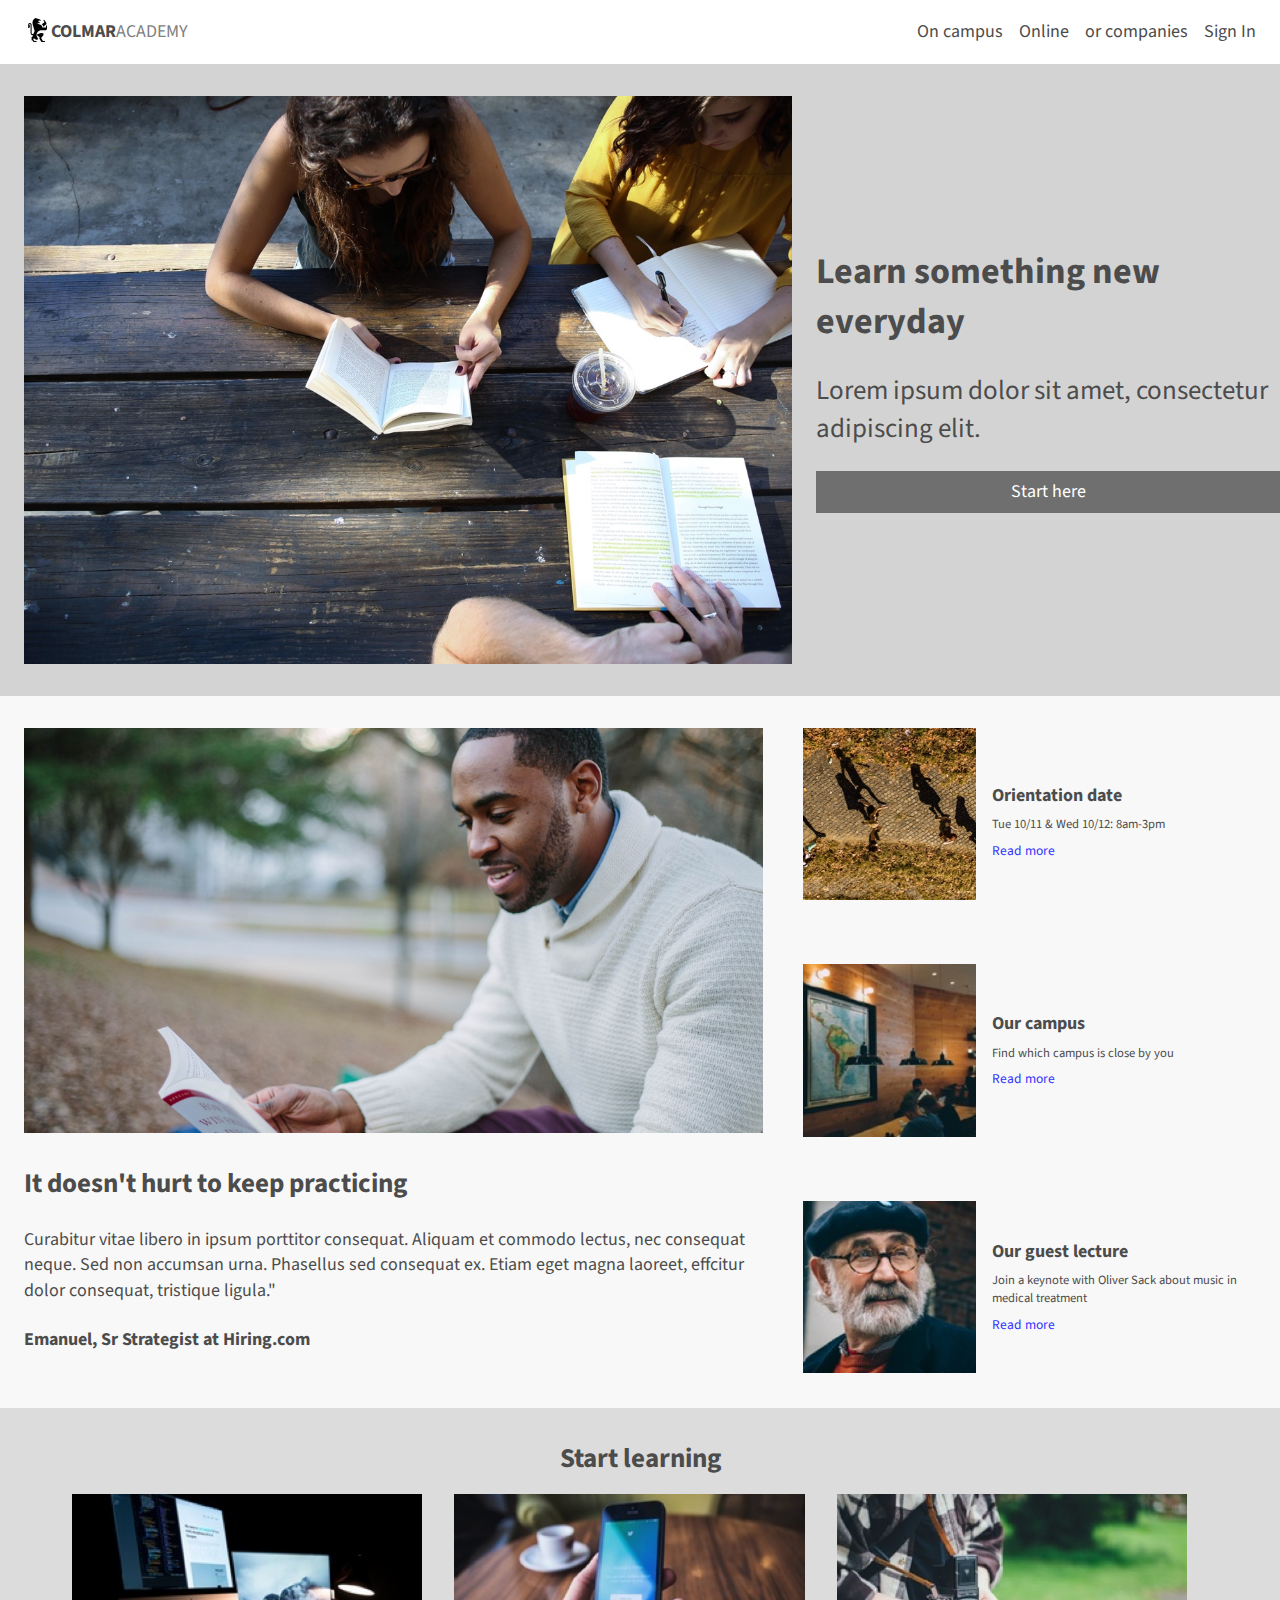
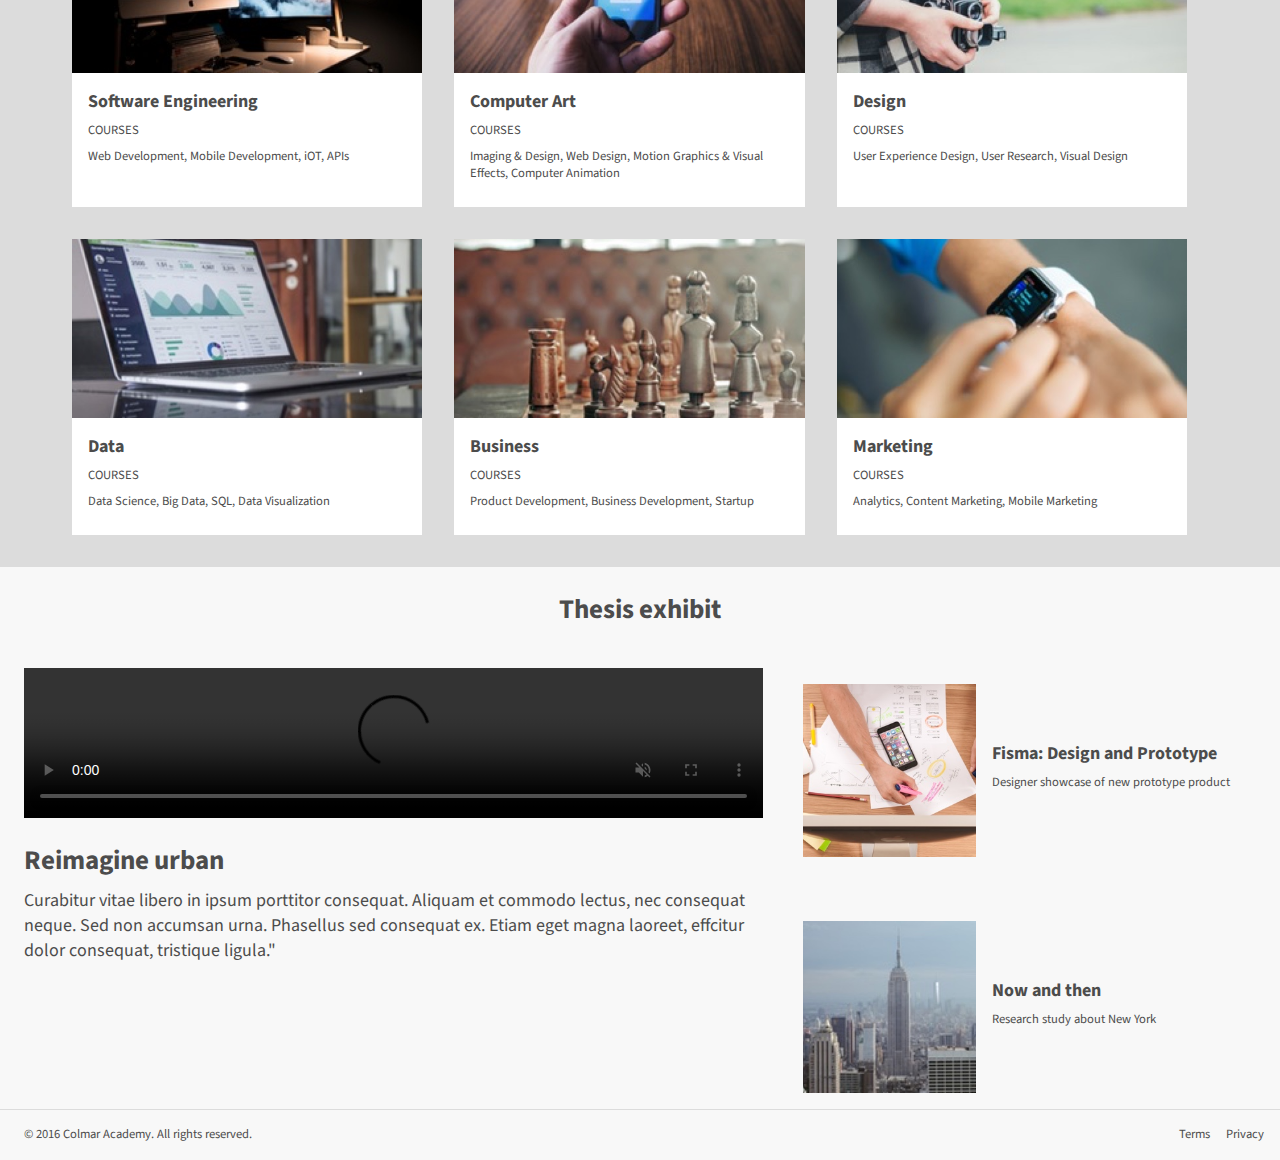
==== index.html @ fc40c71c "Add favicon" ====
<!DOCTYPE html>
<html lang="en">
<head>
	<title>Colmar Academy</title>
	<link rel="stylesheet" type="text/css" href="./resources/css/reset.css">
	<link rel="stylesheet" type="text/css" href="./resources/css/style.css">
	<link href="https://fonts.googleapis.com/css?family=Source+Sans+Pro:400,700" rel="stylesheet">
	<meta name="viewport" content="width=device-width, initial-scale=1.0">
	<link rel="icon" href="./resources/images/favicon.ico" type="image/x-icon">
</head>
<body>

	<!-- HEADER SECTION -->

	<header>
		<img src="./resources/images/ic-logo.svg" alt="colmar academy logo">
		<span class="logo text1">COLMAR</span><span class="logo text2">ACADEMY</span>
		<nav>
			<span class="menu">On campus</span>
			<span class="menu">Online</span>
			<span class="menu">or companies</span>
			<span class="menu signin">Sign In</span>
			<span class="menu mobile">
				<img src="./resources/images/ic-on-campus.svg" alt="on campus mobile icon">
				<img src="./resources/images/ic-online.svg" alt="screen mobile icon">
				<img src="./resources/images/ic-login.svg" alt="login mobile icon">
			</span>
		</nav>
	</header>

	<!-- TOP BANNER SECTION -->

	<div class="banner">
		<img src="./resources/images/banner.jpg" alt="banner showing students reading books">
		<div class="banner content">
			<h1>Learn something new everyday</h1>
			<h2>Lorem ipsum dolor sit amet, consectetur adipiscing elit.</h2>
			<span class="button">Start here</span>
		</div>
	</div>

	<!-- Information Section -->

	<div class="shared container">
		<div class="shared main one">
			<img src="./resources/images/information-main.jpg" alt="man reading book">
			<h2>It doesn't hurt to keep practicing</h2>
			<h4>Curabitur vitae libero in ipsum porttitor consequat. Aliquam et commodo lectus, nec consequat neque. Sed non accumsan urna. Phasellus sed consequat ex. Etiam eget magna laoreet, effcitur dolor consequat, tristique ligula."</h4>
			<h4 class="source">Emanuel, Sr Strategist at Hiring.com</h4>
		</div>
		<div class="shared sub one">
			<div class="shared sub container">
				<img src="./resources/images/information-orientation.jpg" style="padding-top: 0px;" alt="students walking on campus">
					<div class="shared sub container text">
						<h4>Orientation date</h4>
						<h5>Tue 10/11 & Wed 10/12: 8am-3pm</h5>
						<span class="link">Read more</span>
					</div>
			</div>
			<div class="shared sub container">
				<img src="./resources/images/information-campus.jpg" alt="students studying on campus">
					<div class="shared sub container text">
						<h4>Our campus</h4>
						<h5>Find which campus is close by you</h5>
						<span class="link">Read more</span>
					</div>
			</div>
			<div class="shared sub container">
				<img src="./resources/images/information-guest-lecture.jpg" alt="guest lecture speaker">
					<div class="shared sub container text">
						<h4>Our guest lecture</h4>
						<h5>Join a keynote with Oliver Sack about music in medical treatment</h5>
						<span class="link" id="last1">Read more</span>
					</div>
			</div>	
		</div>
	</div>

	<!-- Courses Section -->

	<div class="courses">
		<h2>Start learning</h2>
		<div class="courses container">
			<div class="courses topics">
				<img src="./resources/images/course-software.jpg" alt="computer screen">
				<div class="courses content">
					<h4 class="title">Software Engineering</h4>
					<h5 class="subtitle">COURSES</h5>
					<h5 class="options">Web Development, Mobile Development, iOT, APIs</h5>
				</div>
			</div>
			<div class="courses topics">
				<img src="./resources/images/course-computer-art.jpg" alt="hand holding mobile phone">
				<div class="courses content">
					<h4 class="title">Computer Art</h4>
					<h5 class="subtitle">COURSES</h5>
					<h5 class="options">Imaging & Design, Web Design, Motion Graphics & Visual Effects, Computer Animation</h5>
				</div>
			</div>
			<div class="courses topics">
				<img src="./resources/images/course-design.jpg" alt="person holding camers">
				<div class="courses content">
					<h4 class="title">Design</h4>
					<h5 class="subtitle">COURSES</h5>
					<h5 class="options">User Experience Design, User Research, Visual Design</h5>
				</div>
			</div>
			<div class="courses topics">
				<img src="./resources/images/course-data.jpg" alt="computer with graphics on it">
				<div class="courses content">
					<h4 class="title">Data</h4>
					<h5 class="subtitle">COURSES</h5>
					<h5 class="options">Data Science, Big Data, SQL, Data Visualization</h5>
				</div>
			</div>
			<div class="courses topics">
				<img src="./resources/images/course-business.jpg" alt="chess board">
				<div class="courses content">
					<h4 class="title">Business</h4>
					<h5 class="subtitle">COURSES</h5>
					<h5 class="options">Product Development, Business Development, Startup</h5>
				</div>
			</div>
			<div class="courses topics">
				<img src="./resources/images/course-marketing.jpg" alt="person scrolling on smart phone">
				<div class="courses content">
					<h4 class="title" id="last2">Marketing</h4>
					<h5 class="subtitle">COURSES</h5>
					<h5 class="options">Analytics, Content Marketing, Mobile Marketing</h5>
				</div>
			</div>
		</div>
	</div>

	<!--Thesis Section -->

	<div class="thesis">
		<h2>Thesis exhibit</h2>
		<div class="shared container">
			<div class="shared main two">
				<video src="./resources/videos/thesis.mp4" controls autoplay muted loop>Your browser does not support the video tag</video>
				<h2>Reimagine urban</h2>
				<h4>Curabitur vitae libero in ipsum porttitor consequat. Aliquam et commodo lectus, nec consequat neque. Sed non accumsan urna. Phasellus sed consequat ex. Etiam eget magna laoreet, effcitur dolor consequat, tristique ligula."</h4>
			</div>
			<div class="shared sub two">
				<div class="shared sub container">
					<img src="./resources/images/thesis-fisma.jpg" alt="student writing notes">
						<div class="shared sub container text">
							<h4>Fisma: Design and Prototype</h4>
							<h5>Designer showcase of new prototype product</h5>
						</div>
				</div>
				<div class="shared sub container">
					<img src="./resources/images/thesis-now-and-then.jpg" alt="tower in New York and buildings">
						<div class="shared sub container text">
							<h4>Now and then</h4>
							<h5>Research study about New York</h5>
						</div>
				</div>
			</div>
		</div>
	</div>

	<!-- Footer Section -->

	<footer>
		<h5 class="copyright">&copy; 2016 Colmar Academy. All rights reserved.</h5>
		<div class="footer links">
			<h5 class="terms">Terms</h5>
			<h5>Privacy</h5>
		</div>
	</footer>
</body>
</html>
---- resources/css/style.css ----
/* UNIVERSAL */

html {
	font-size: 18px;
	color: #4c4c4c;
}

body {
	font-family: "Source Sans Pro", Arial, sans-serif;
	line-height: 1.4;
}

h1 {
	font-size: 2rem;
}

h2 {
	font-size: 1.5rem;
}

h5 {
	font-size: 0.7rem;
}

/* HEADER */

header {
	display: flex;
	align-items: center;
	width: 100%;
	height: 64px;
}

header img {
	padding-left: 24px;
}

header .logo.text1 {
	display: flex;
	align-items: center;
	height: 32px;
	font-weight: bold;
}

header .logo.text2 {
	display: flex;
	align-items: center;
	height: 32px;
	color: #808080;
}

nav {
	display: flex;
	justify-content: flex-end;
	width: 100%;
}

nav .menu {
	padding-right: 16px;
}

nav .menu.signin {
	padding-right: 24px;
}

nav .menu.mobile {
	display: none;
}

/* MOBILE MEDIA QUERY */
@media only screen and (min-width: 320px) and (max-width: 480px) {
	header .logo.text1 {
		display: none;
	}

	header .logo.text2 {
		display: none;
	}

	nav .menu {
		display: none;
	}

	nav .menu.mobile {
		display: flex;
		justify-content: space-around;
		width: 100%;
	}
}

/* TOP BANNER */

.banner {
	display: flex;
	background-color: #d3d3d3;
}

.banner img {
	width: 60%;
	height: 100%;
	padding: 32px 24px;
}

.banner.content {
	display: flex;
	flex-direction: column;
	justify-content: center;
}

.banner.content h1 {
	font-weight: bold;
	padding-bottom: 24px;
}

.banner.content h2 {
	padding-bottom: 24px;
}

.banner.content .button {
	width: 100%;
	color: #ffffff;
	background-color: #6f6f6f;
	text-align: center;
	padding-top: 8px;
	padding-bottom: 8px;
}

.banner.content .button:hover {
	background-color: #3636b3;
}

/* MOBILE MEDIA QUERY */
@media only screen and (min-width: 320px) and (max-width: 480px) {
	.banner {
		display: block;
	}

	.banner img {
		width: 100%;
		padding: 0;
	}

	.banner.content h1 {
		padding: 32px 16px;
	}

	.banner.content h2 {
		padding-left: 16px;
		padding-right: 16px;
		padding-bottom: 24px;
	}

	.banner.content .button {
		margin-bottom: 32px;
	}
}

/* INFORMATION SECTION */

.shared.container {
	display: flex;
	background-color: #f8f8f8;
}

.shared.main.one {
	display: flex;
	flex-direction: column;
	width: 60%;
	padding: 32px 24px;
}

.shared.main.one img {
	width: 100%;
}

.shared.main.one h2 {
	font-weight: bold;
	padding-top: 32px;
	padding-bottom: 24px;
}

.shared.main.one h2:hover {
	color: #3636b3;
}

.shared.main.one h4 {
	padding-bottom: 24px;
}

h4.source {
	font-weight: bold;
}

.shared.sub.one {
	display: flex;
	flex-direction: column;
	width: 40%;
}

.shared.sub.container {
	display: flex;
	flex-direction: row;
	width: 100%;
	padding-top: 32px;
}

.shared.sub.container.text {
	display: flex;
	flex-direction: column;
	justify-content: center;
	width: 65%;
	padding-top: 0px;
}

.shared.sub.container.text h4 {
	font-weight: bold;
}

.shared.sub.container.text h4:hover {
	color: #3636b3;
}
.shared.sub.container.text h5 {
	padding-top: 8px;
	padding-bottom: 8px;
}

.shared.sub.container.text .link {
	font-size: 0.75rem;
	color: #3232ff;
}

.shared.sub.container img {
	width: 35%;
	height: auto;
	align-self: center;
	padding: 16px 16px;
}


/* MOBILE MEDIA QUERY */
@media only screen and (min-width: 320px) and (max-width: 480px) {
	.shared.main.one {
		display: none;
	}

	.shared.sub.one {
		width: 100%;
		padding-top: 16px;
		padding-left: 16px;
		padding-right: 16px;
	}

	.shared.sub.container {
		display: flex;
		flex-direction: column;
		padding-top: 0px;
	}

	.shared.sub.container img {
		width: 100%;
		padding: 16px 16px;
	}

	.shared.sub.container.text h4 {
		padding-left: 16px;
	}

	.shared.sub.container.text h5 {
		padding-left: 16px;
	}

	.shared.sub.container.text .link {
		padding-left: 16px;
		padding-bottom: 48px;
	}

	span#last1.link {
		padding-bottom: 32px;
	}
}
/* COURSES */

.courses {
	background-color: #dcdcdc;
}

.courses h2 {
	text-align: center;
	font-weight: bold;
	padding-top: 32px;
	padding-bottom: 16px;
}

.courses.container {
	display: flex;
	flex-wrap: wrap;
	padding-left: 72px;
	padding-right: 40px;
}

.courses.topics {
	display: flex;
	flex-direction: column;
	padding-right: 32px;
	padding-bottom: 32px;
	width: 30%;
}

.courses.topics img {
	height: auto;
	max-width: 100%;
}

.courses.content {
	height: 50%;
	width: 100%;
	background-color: #ffffff;
}

h4.title {
	padding-top: 16px;
	padding-left: 16px;
	font-weight: bold;
}

h4.title:hover {
	color: #3636b3;
}

h5.subtitle {
	padding-top: 8px;
	padding-bottom: 8px;
	padding-left: 16px;
}

h5.options {
	padding-left: 16px;
	padding-bottom: 24px;
	padding-right: 16px;
}

/* MOBILE MEDIA QUERY */
@media only screen and (min-width: 320px) and (max-width: 480px) {
	.courses.container {
		padding-left: 40px;
		padding-bottom: 24px;
	}
	.courses.topics {
		width: 100%;
		padding-right: 0px;
		padding-bottom: 8px;
	}

	.courses.topics img {
		display: none;
	}

	h4.title {
		padding-top: 16px;
		padding-bottom: 24px;
		padding-left: 16px;
		background-color: #a9a9a9;
	}

	h5.subtitle {
		display: none;
	}

	h5.options {
		display: none;
	}
}

/* TABLET MEDIA QUERY */
@media only screen and (min-width: 768px) and (max-width: 1024px) {
	.courses.container {
		justify-content: center;
	}

	.courses.topics {
		display: block;
	}
}

/* THESIS */

.thesis {
	background-color: #f8f8f8;
}

.thesis h2 {
	font-weight: bold;
	text-align: center;
	padding-top: 24px;
	padding-bottom: 8px;
}

.shared.main.two {
	display: flex;
	flex-direction: column;
	width: 60%;
	padding: 32px 24px;
}

.shared.main video {
	width: 100%;
}

.shared.main.two h2 {
	text-align: left;
}

.shared.main.two h2:hover {
	color: #3636B3;
}

.shared.sub.two {
	display: flex;
	flex-direction: column;
	width: 40%;
}

/* MOBILE MEDIA QUERY */
@media only screen and (min-width: 320px) and (max-width: 480px) {
	.shared.main.two {
		width: 100%;
		padding: 8px 0 24px 0;
	}

	.shared.sub.two {
		display: none;
	}

	.shared.main.two h2 {
		display: none;
	}

	.shared.main.two h4 {
		display: none;
	}
}

/* FOOTER */

footer {
	display: flex;
	padding-top: 16px;
	padding-left: 24px;
	padding-bottom: 16px;
	background-color: #f8f8f8;
	border-top: 1px solid #dcdcdc;
}

h5.copyright {
	width: 50%;
}

.footer.links {
	display: flex;
	justify-content: flex-end;
	padding-right: 16px;
	width: 100%;
}

h5.terms {
	padding-right: 16px;
}

/* MOBILE MEDIA QUERY */
@media only screen and (min-width: 320px) and (max-width: 480px) {
	footer {
		padding-left: 0px;
	}

	h5.copyright {
		width: 100%;
		text-align: center;
	}

	.footer.links {
		display: none;
	}
}
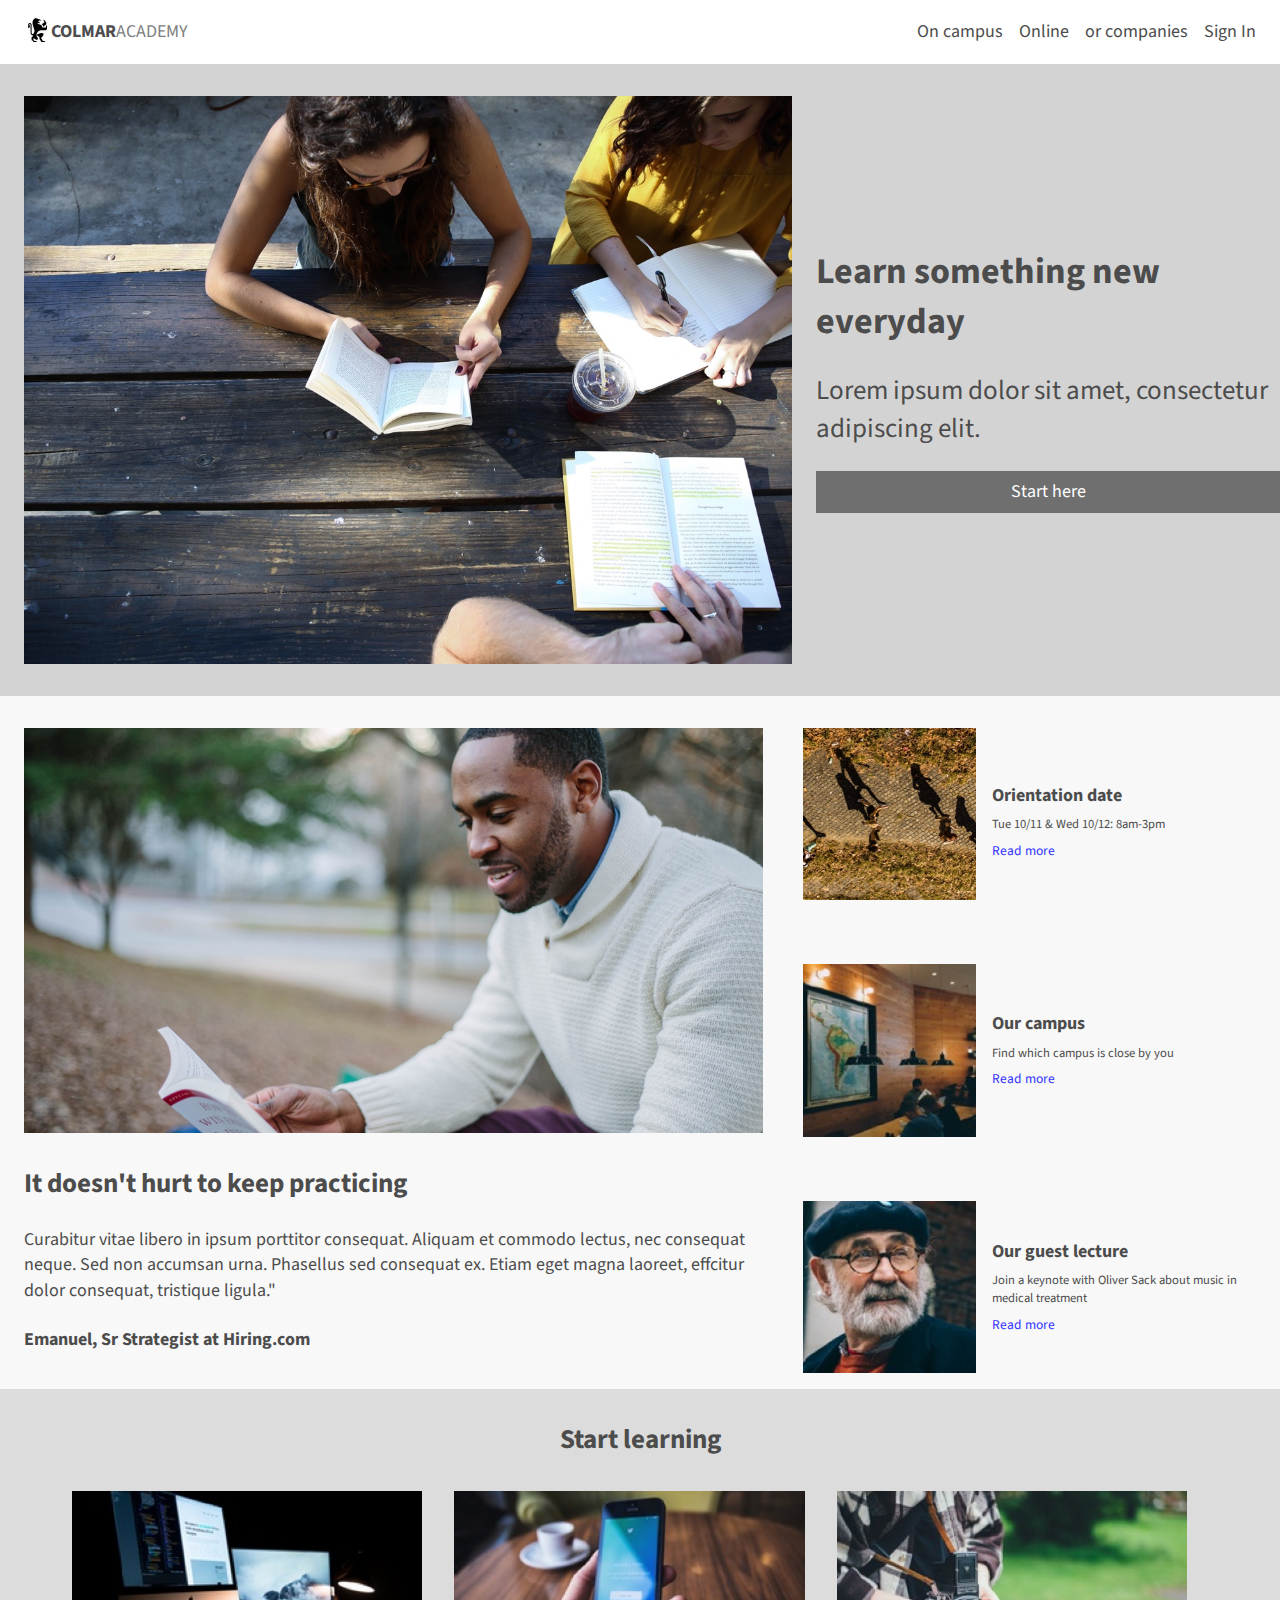
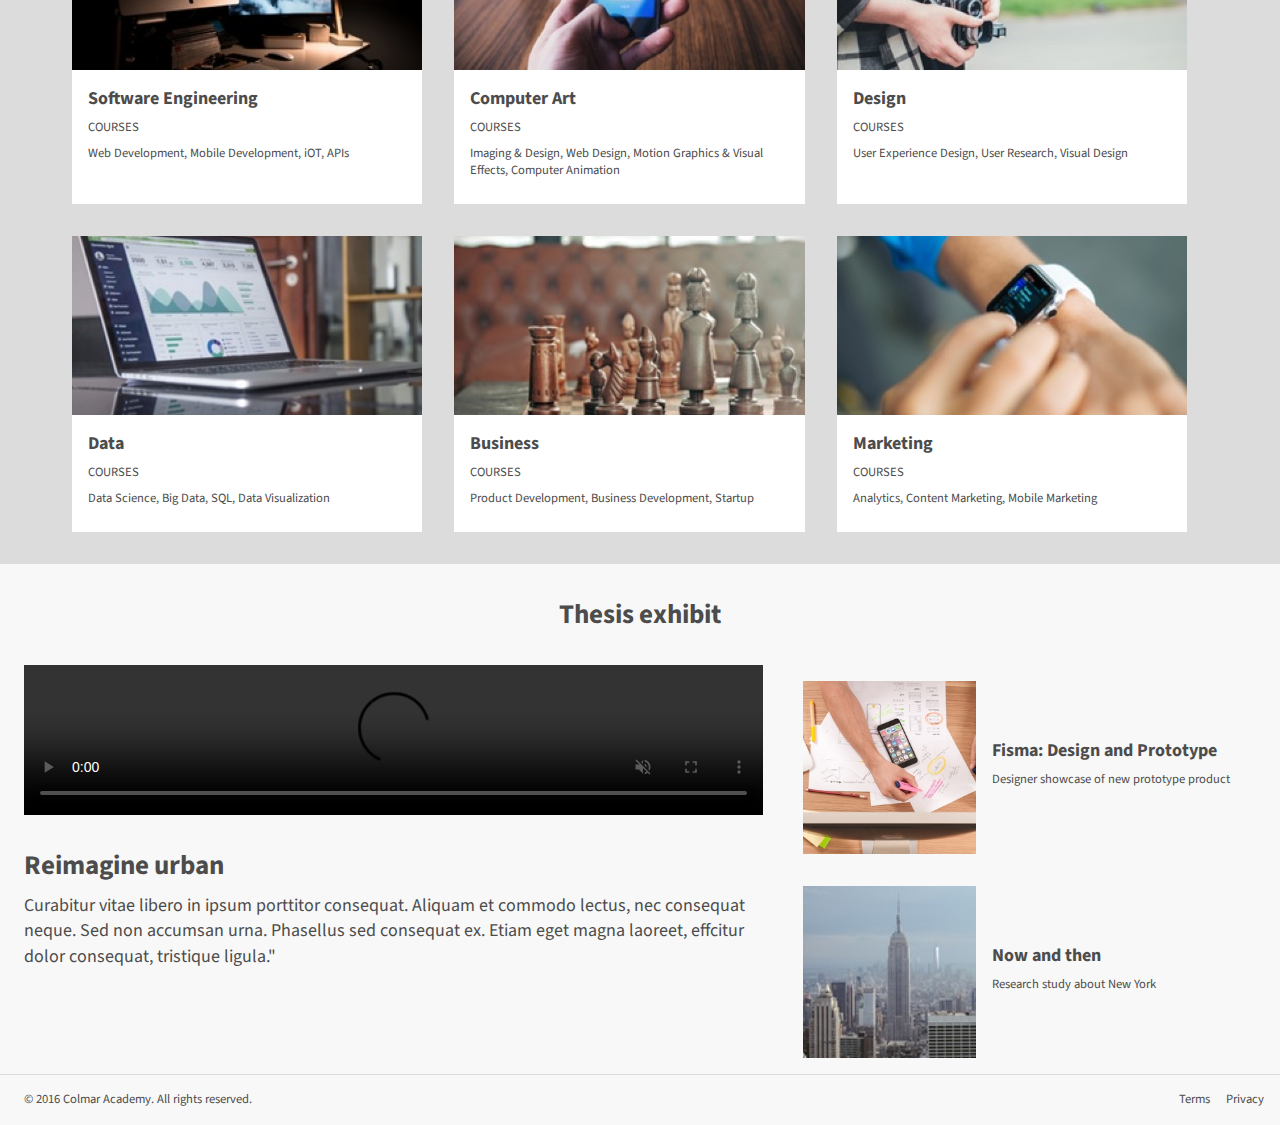
==== commit e8b80e25: "Update paddings in html and css" ====
--- a/index.html
+++ b/index.html
@@ -46,7 +46,7 @@
 			<img src="./resources/images/information-main.jpg" alt="man reading book">
 			<h2>It doesn't hurt to keep practicing</h2>
 			<h4>Curabitur vitae libero in ipsum porttitor consequat. Aliquam et commodo lectus, nec consequat neque. Sed non accumsan urna. Phasellus sed consequat ex. Etiam eget magna laoreet, effcitur dolor consequat, tristique ligula."</h4>
-			<h4 class="source">Emanuel, Sr Strategist at Hiring.com</h4>
+			<h4 class="source" style="padding-bottom: 0px;">Emanuel, Sr Strategist at Hiring.com</h4>
 		</div>
 		<div class="shared sub one">
 			<div class="shared sub container">
@@ -143,14 +143,14 @@
 				<h4>Curabitur vitae libero in ipsum porttitor consequat. Aliquam et commodo lectus, nec consequat neque. Sed non accumsan urna. Phasellus sed consequat ex. Etiam eget magna laoreet, effcitur dolor consequat, tristique ligula."</h4>
 			</div>
 			<div class="shared sub two">
-				<div class="shared sub container">
+				<div class="shared sub container" style="padding-top: 0px;">
 					<img src="./resources/images/thesis-fisma.jpg" alt="student writing notes">
 						<div class="shared sub container text">
 							<h4>Fisma: Design and Prototype</h4>
 							<h5>Designer showcase of new prototype product</h5>
 						</div>
 				</div>
-				<div class="shared sub container">
+				<div class="shared sub container" style="padding-top: 0px;">
 					<img src="./resources/images/thesis-now-and-then.jpg" alt="tower in New York and buildings">
 						<div class="shared sub container text">
 							<h4>Now and then</h4>
--- a/resources/css/style.css
+++ b/resources/css/style.css
@@ -67,7 +67,7 @@
 	display: none;
 }
 
-/* MOBILE MEDIA QUERY */
+/* MOBILE RESPONSIVNESS */
 @media only screen and (min-width: 320px) and (max-width: 480px) {
 	header .logo.text1 {
 		display: none;
@@ -129,7 +129,7 @@
 	background-color: #3636b3;
 }
 
-/* MOBILE MEDIA QUERY */
+/* MOBILE RESPONSIVNESS */
 @media only screen and (min-width: 320px) and (max-width: 480px) {
 	.banner {
 		display: block;
@@ -237,7 +237,7 @@
 }
 
 
-/* MOBILE MEDIA QUERY */
+/* MOBILE RESPONSIVNESS */
 @media only screen and (min-width: 320px) and (max-width: 480px) {
 	.shared.main.one {
 		display: none;
@@ -288,7 +288,7 @@
 	text-align: center;
 	font-weight: bold;
 	padding-top: 32px;
-	padding-bottom: 16px;
+	padding-bottom: 32px;
 }
 
 .courses.container {
@@ -339,12 +339,17 @@
 	padding-right: 16px;
 }
 
-/* MOBILE MEDIA QUERY */
-@media only screen and (min-width: 320px) and (max-width: 480px) {
+/* MOBILE RESPONSIVNESS */
+@media only screen and (min-width: 320px) and (max-width: 480px) {
+	.courses h2 {
+		padding-bottom: 16px;
+	}
+
 	.courses.container {
 		padding-left: 40px;
 		padding-bottom: 24px;
 	}
+
 	.courses.topics {
 		width: 100%;
 		padding-right: 0px;
@@ -371,7 +376,7 @@
 	}
 }
 
-/* TABLET MEDIA QUERY */
+/* TABLET RESPONSIVNESS */
 @media only screen and (min-width: 768px) and (max-width: 1024px) {
 	.courses.container {
 		justify-content: center;
@@ -391,15 +396,17 @@
 .thesis h2 {
 	font-weight: bold;
 	text-align: center;
-	padding-top: 24px;
-	padding-bottom: 8px;
+	padding-top: 32px;
+	padding-bottom: 32px;
 }
 
 .shared.main.two {
 	display: flex;
 	flex-direction: column;
 	width: 60%;
-	padding: 32px 24px;
+	padding-left: 24px;
+	padding-right: 24px;
+	padding-bottom: 32px;
 }
 
 .shared.main video {
@@ -408,6 +415,7 @@
 
 .shared.main.two h2 {
 	text-align: left;
+	padding-bottom: 8px;
 }
 
 .shared.main.two h2:hover {
@@ -420,8 +428,12 @@
 	width: 40%;
 }
 
-/* MOBILE MEDIA QUERY */
-@media only screen and (min-width: 320px) and (max-width: 480px) {
+/* MOBILE RESPONSIVNESS */
+@media only screen and (min-width: 320px) and (max-width: 480px) {
+	.thesis h2 {
+		padding-bottom: 8px;
+	}
+
 	.shared.main.two {
 		width: 100%;
 		padding: 8px 0 24px 0;
@@ -466,7 +478,7 @@
 	padding-right: 16px;
 }
 
-/* MOBILE MEDIA QUERY */
+/* MOBILE RESPONSIVNESS */
 @media only screen and (min-width: 320px) and (max-width: 480px) {
 	footer {
 		padding-left: 0px;
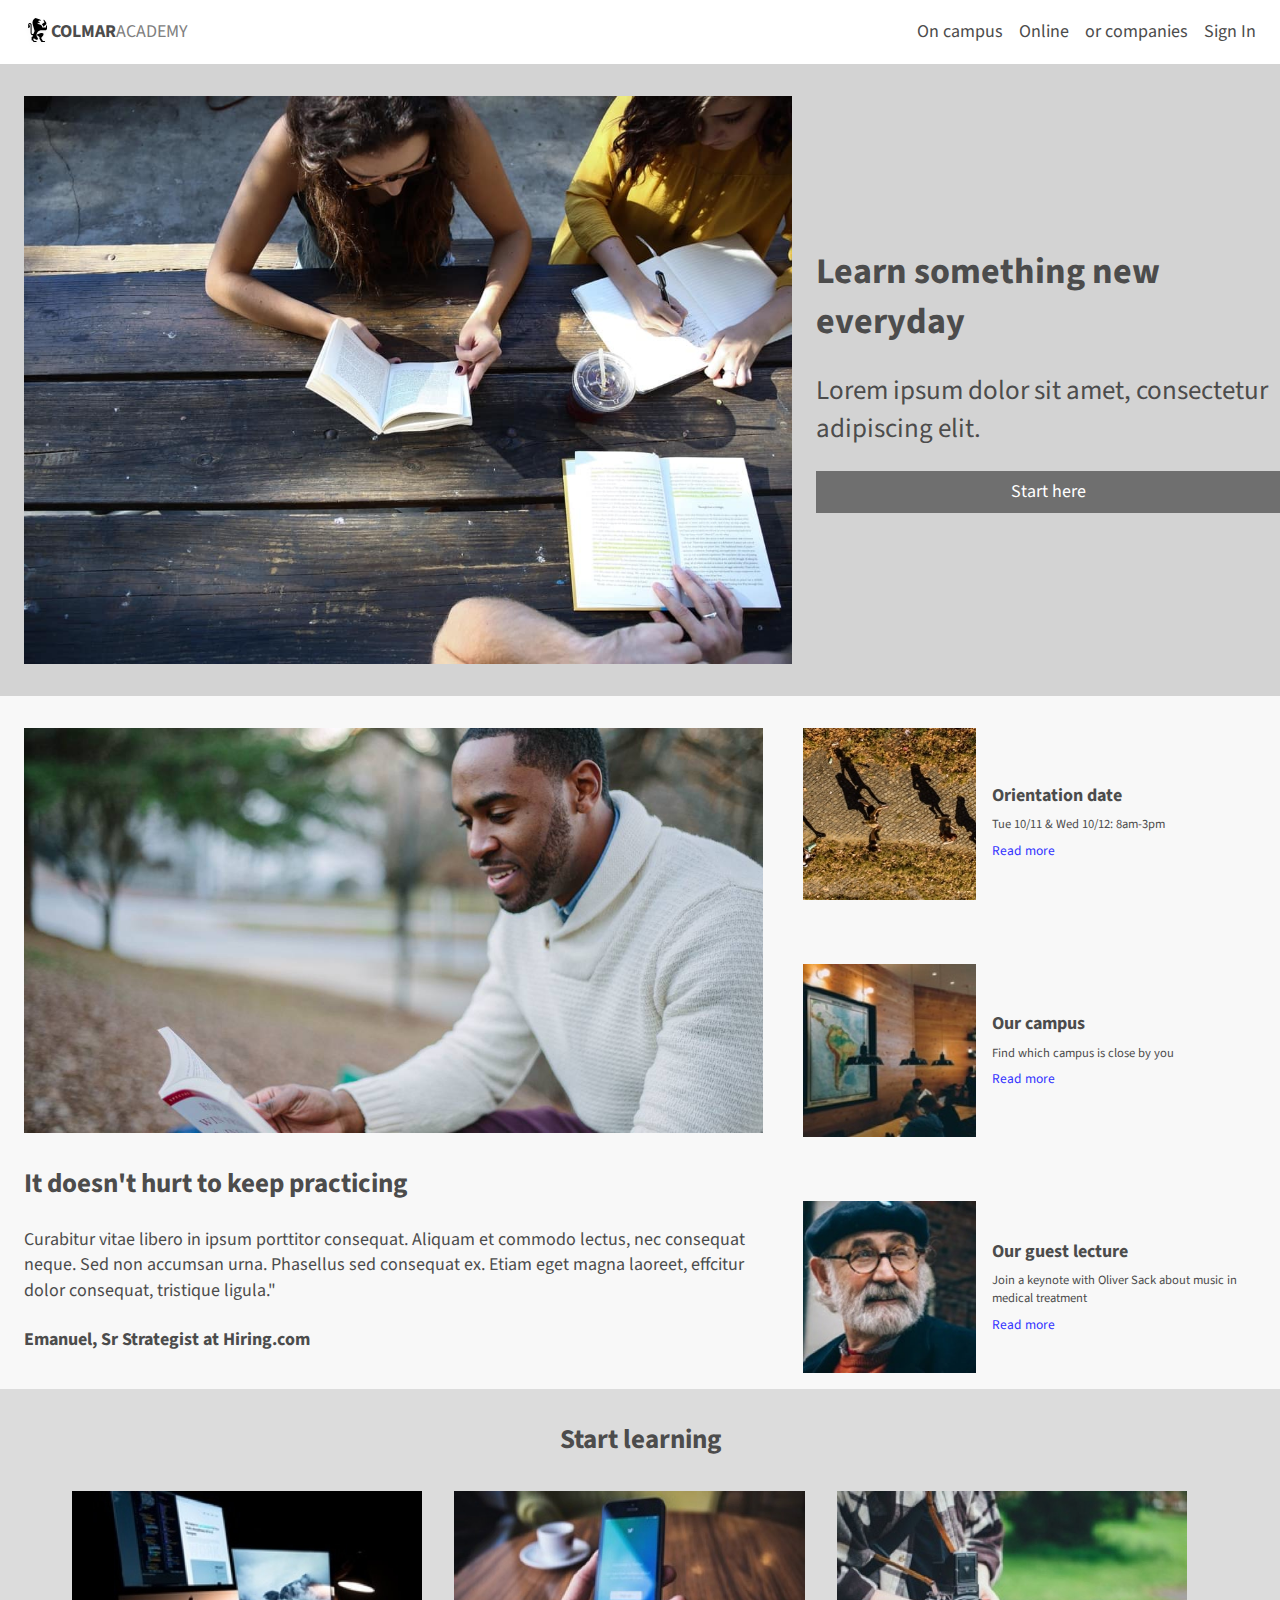
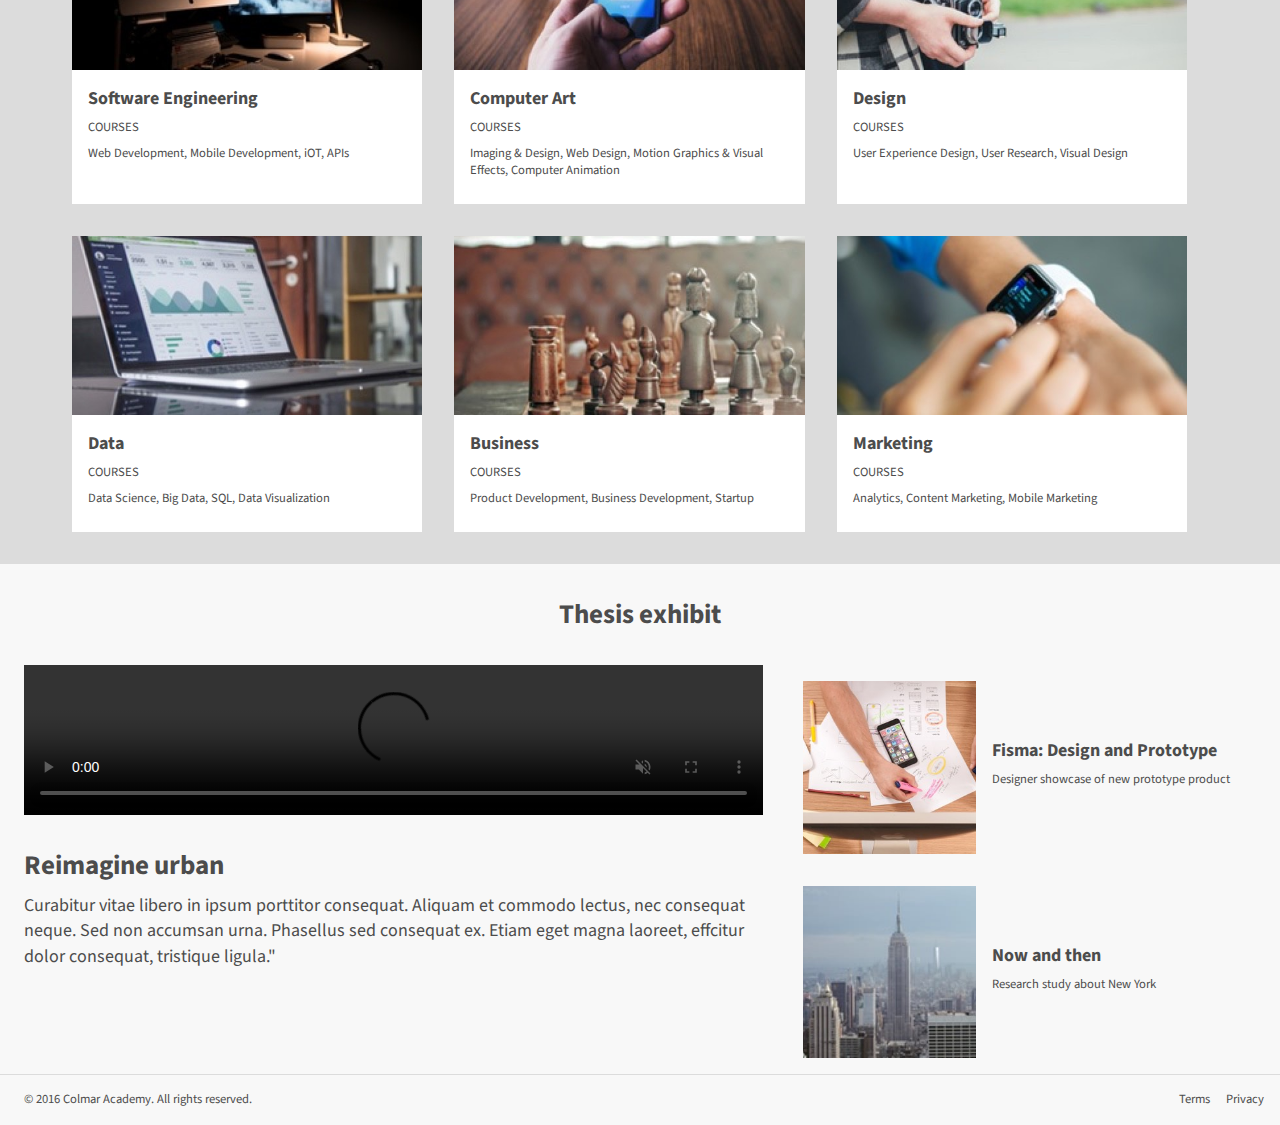
==== commit da01e59d: "Optimized images" ====
--- a/index.html
+++ b/index.html
@@ -31,7 +31,7 @@
 	<!-- TOP BANNER SECTION -->
 
 	<div class="banner">
-		<img src="./resources/images/banner.jpg" alt="banner showing students reading books">
+		<img src="./resources/images/optimized/banner.jpg" alt="banner showing students reading books">
 		<div class="banner content">
 			<h1>Learn something new everyday</h1>
 			<h2>Lorem ipsum dolor sit amet, consectetur adipiscing elit.</h2>
@@ -43,14 +43,14 @@
 
 	<div class="shared container">
 		<div class="shared main one">
-			<img src="./resources/images/information-main.jpg" alt="man reading book">
+			<img src="./resources/images/optimized/information-main.jpg" alt="man reading book">
 			<h2>It doesn't hurt to keep practicing</h2>
 			<h4>Curabitur vitae libero in ipsum porttitor consequat. Aliquam et commodo lectus, nec consequat neque. Sed non accumsan urna. Phasellus sed consequat ex. Etiam eget magna laoreet, effcitur dolor consequat, tristique ligula."</h4>
 			<h4 class="source" style="padding-bottom: 0px;">Emanuel, Sr Strategist at Hiring.com</h4>
 		</div>
 		<div class="shared sub one">
 			<div class="shared sub container">
-				<img src="./resources/images/information-orientation.jpg" style="padding-top: 0px;" alt="students walking on campus">
+				<img src="./resources/images/optimized/information-orientation.jpg" style="padding-top: 0px;" alt="students walking on campus">
 					<div class="shared sub container text">
 						<h4>Orientation date</h4>
 						<h5>Tue 10/11 & Wed 10/12: 8am-3pm</h5>
@@ -58,7 +58,7 @@
 					</div>
 			</div>
 			<div class="shared sub container">
-				<img src="./resources/images/information-campus.jpg" alt="students studying on campus">
+				<img src="./resources/images/optimized/information-campus.jpg" alt="students studying on campus">
 					<div class="shared sub container text">
 						<h4>Our campus</h4>
 						<h5>Find which campus is close by you</h5>
@@ -66,7 +66,7 @@
 					</div>
 			</div>
 			<div class="shared sub container">
-				<img src="./resources/images/information-guest-lecture.jpg" alt="guest lecture speaker">
+				<img src="./resources/images/optimized/information-guest-lecture.jpg" alt="guest lecture speaker">
 					<div class="shared sub container text">
 						<h4>Our guest lecture</h4>
 						<h5>Join a keynote with Oliver Sack about music in medical treatment</h5>
@@ -82,7 +82,7 @@
 		<h2>Start learning</h2>
 		<div class="courses container">
 			<div class="courses topics">
-				<img src="./resources/images/course-software.jpg" alt="computer screen">
+				<img src="./resources/images/optimized/course-software.jpg" alt="computer screen">
 				<div class="courses content">
 					<h4 class="title">Software Engineering</h4>
 					<h5 class="subtitle">COURSES</h5>
@@ -90,7 +90,7 @@
 				</div>
 			</div>
 			<div class="courses topics">
-				<img src="./resources/images/course-computer-art.jpg" alt="hand holding mobile phone">
+				<img src="./resources/images/optimized/course-computer-art.jpg" alt="hand holding mobile phone">
 				<div class="courses content">
 					<h4 class="title">Computer Art</h4>
 					<h5 class="subtitle">COURSES</h5>
@@ -98,7 +98,7 @@
 				</div>
 			</div>
 			<div class="courses topics">
-				<img src="./resources/images/course-design.jpg" alt="person holding camers">
+				<img src="./resources/images/optimized/course-design.jpg" alt="person holding camers">
 				<div class="courses content">
 					<h4 class="title">Design</h4>
 					<h5 class="subtitle">COURSES</h5>
@@ -106,7 +106,7 @@
 				</div>
 			</div>
 			<div class="courses topics">
-				<img src="./resources/images/course-data.jpg" alt="computer with graphics on it">
+				<img src="./resources/images/optimized/course-data.jpg" alt="computer with graphics on it">
 				<div class="courses content">
 					<h4 class="title">Data</h4>
 					<h5 class="subtitle">COURSES</h5>
@@ -114,7 +114,7 @@
 				</div>
 			</div>
 			<div class="courses topics">
-				<img src="./resources/images/course-business.jpg" alt="chess board">
+				<img src="./resources/images/optimized/course-business.jpg" alt="chess board">
 				<div class="courses content">
 					<h4 class="title">Business</h4>
 					<h5 class="subtitle">COURSES</h5>
@@ -122,7 +122,7 @@
 				</div>
 			</div>
 			<div class="courses topics">
-				<img src="./resources/images/course-marketing.jpg" alt="person scrolling on smart phone">
+				<img src="./resources/images/optimized/course-marketing.jpg" alt="person scrolling on smart phone">
 				<div class="courses content">
 					<h4 class="title" id="last2">Marketing</h4>
 					<h5 class="subtitle">COURSES</h5>
@@ -144,14 +144,14 @@
 			</div>
 			<div class="shared sub two">
 				<div class="shared sub container" style="padding-top: 0px;">
-					<img src="./resources/images/thesis-fisma.jpg" alt="student writing notes">
+					<img src="./resources/images/optimized/thesis-fisma.jpg" alt="student writing notes">
 						<div class="shared sub container text">
 							<h4>Fisma: Design and Prototype</h4>
 							<h5>Designer showcase of new prototype product</h5>
 						</div>
 				</div>
 				<div class="shared sub container" style="padding-top: 0px;">
-					<img src="./resources/images/thesis-now-and-then.jpg" alt="tower in New York and buildings">
+					<img src="./resources/images/optimized/thesis-now-and-then.jpg" alt="tower in New York and buildings">
 						<div class="shared sub container text">
 							<h4>Now and then</h4>
 							<h5>Research study about New York</h5>
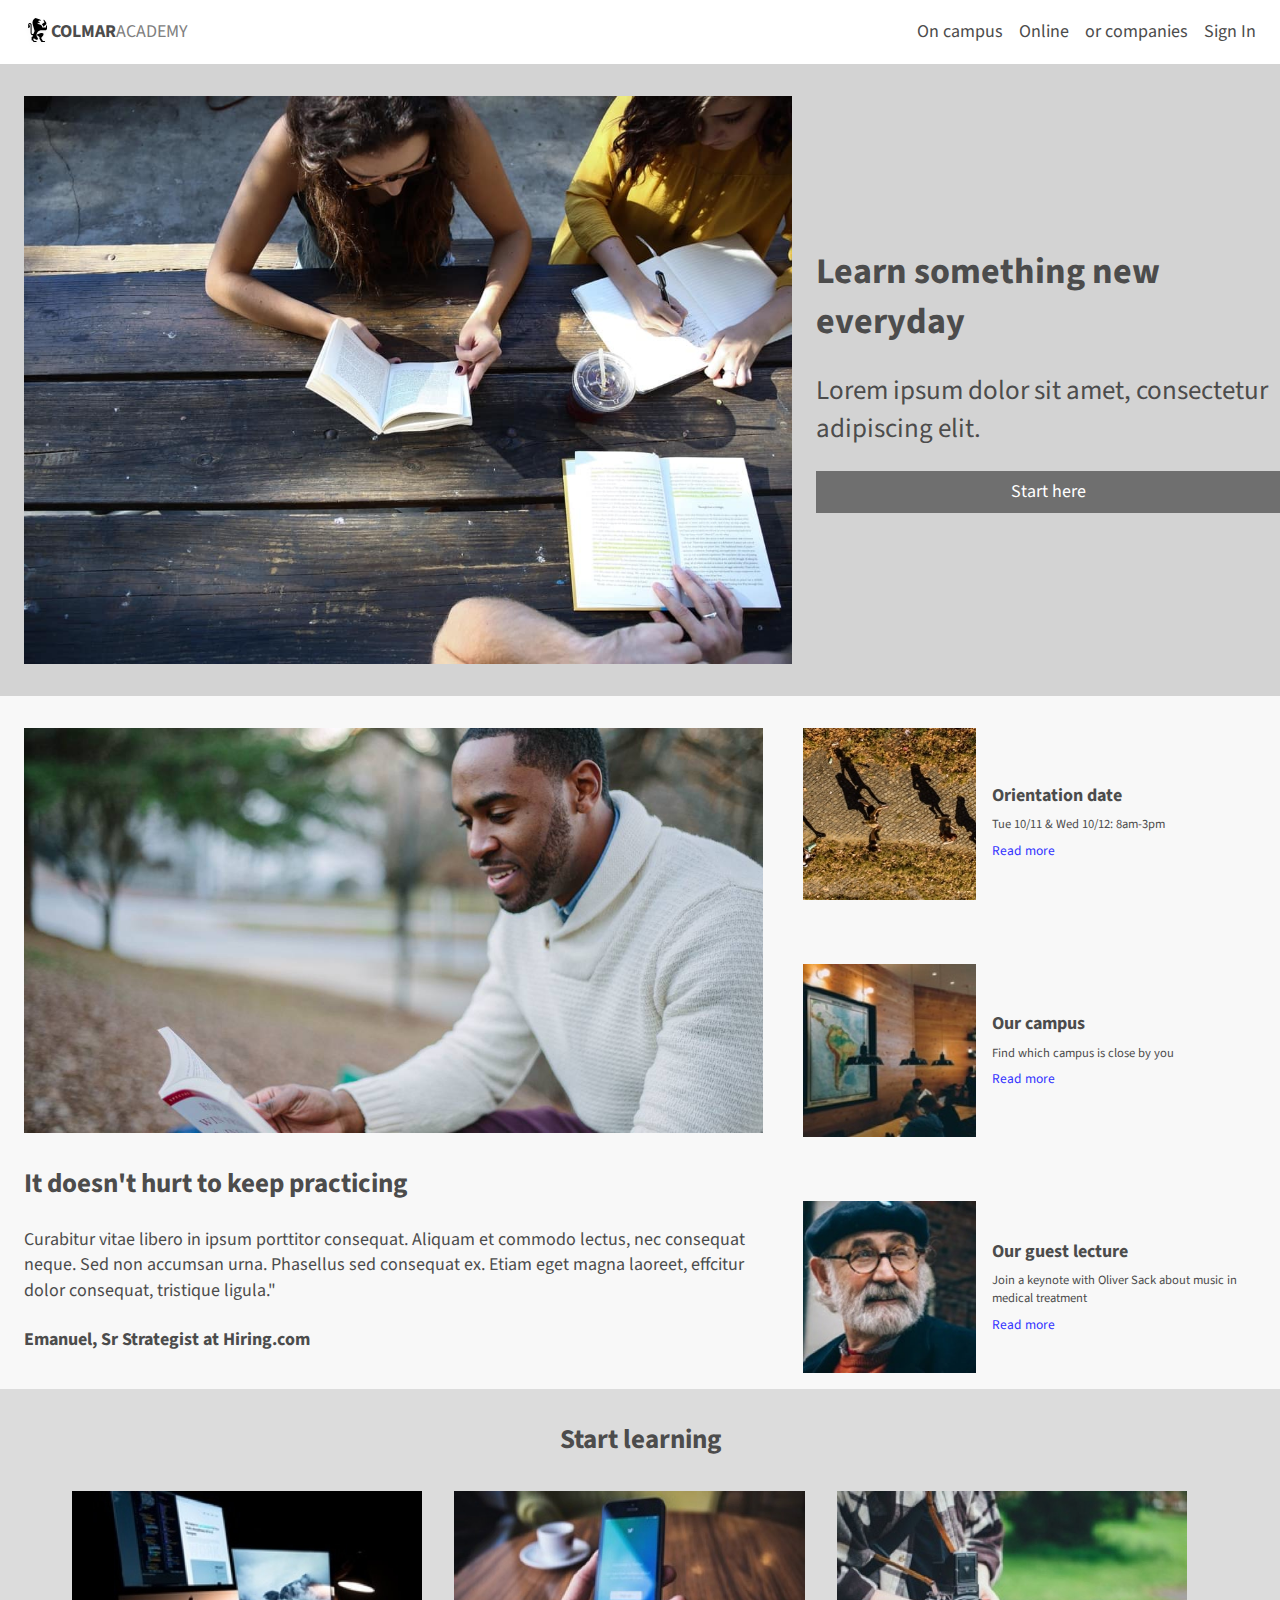
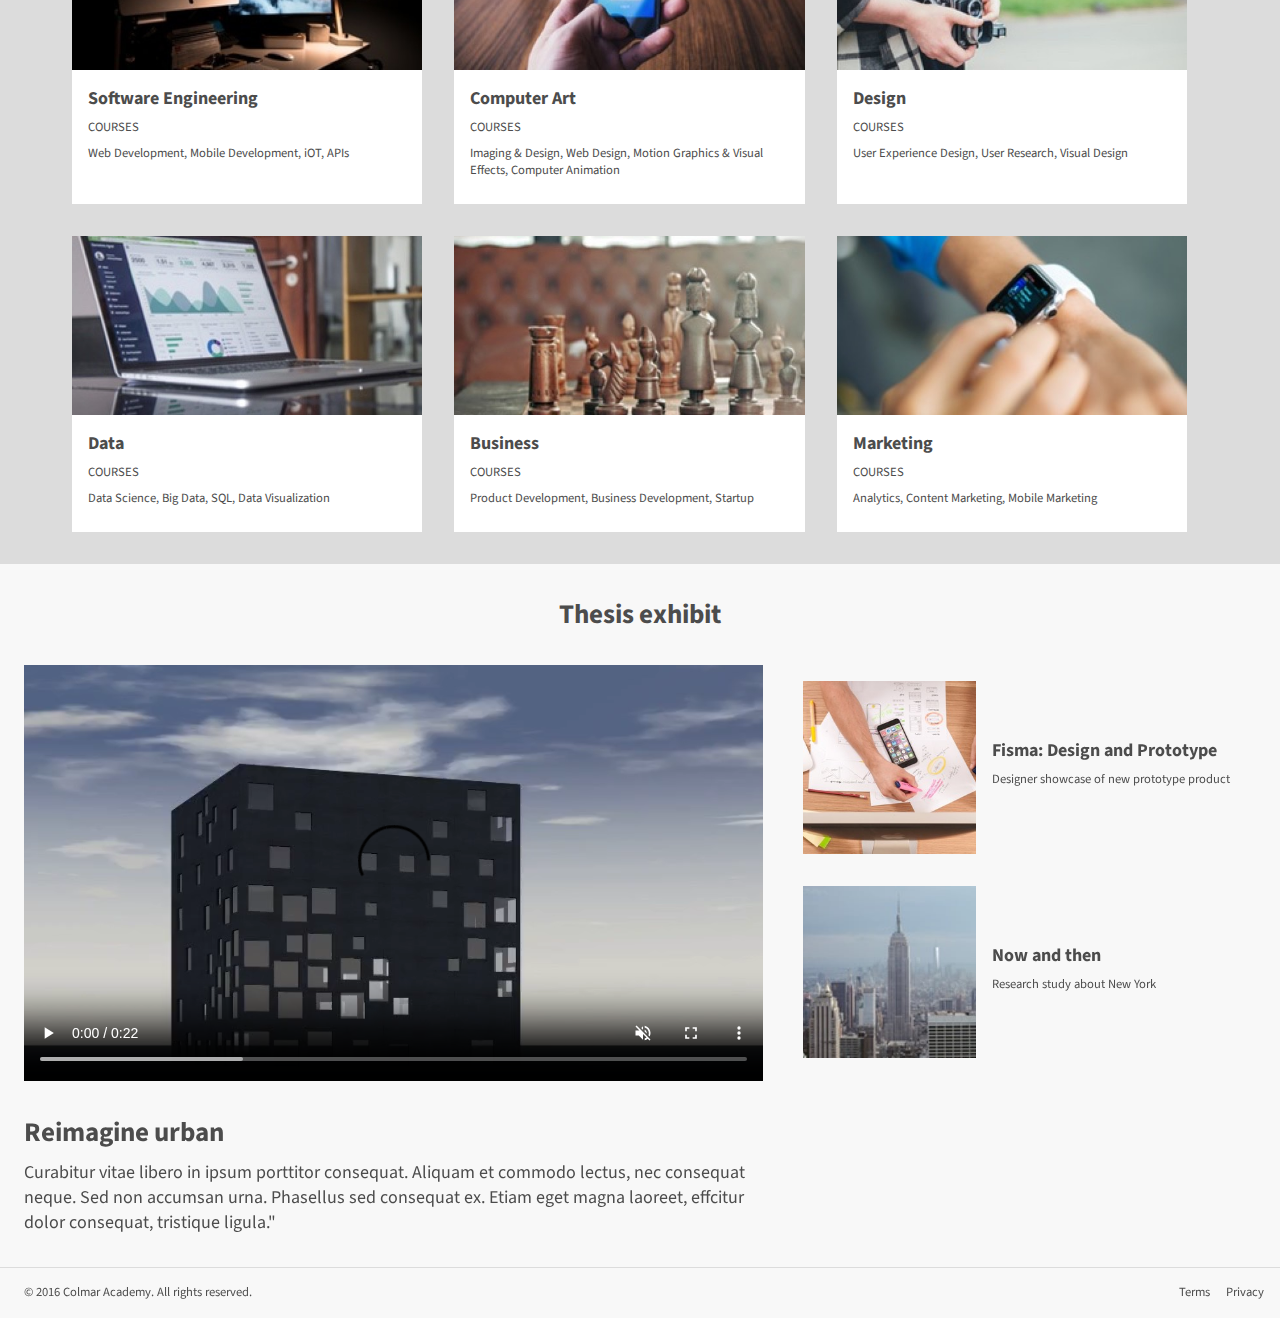
==== commit 454694b3: "Optimize video" ====
--- a/index.html
+++ b/index.html
@@ -138,7 +138,7 @@
 		<h2>Thesis exhibit</h2>
 		<div class="shared container">
 			<div class="shared main two">
-				<video src="./resources/videos/thesis.mp4" controls autoplay muted loop>Your browser does not support the video tag</video>
+				<video src="./resources/videos/optimized/thesis.mp4" controls autoplay muted loop>Your browser does not support the video tag</video>
 				<h2>Reimagine urban</h2>
 				<h4>Curabitur vitae libero in ipsum porttitor consequat. Aliquam et commodo lectus, nec consequat neque. Sed non accumsan urna. Phasellus sed consequat ex. Etiam eget magna laoreet, effcitur dolor consequat, tristique ligula."</h4>
 			</div>
--- a/resources/css/style.css
+++ b/resources/css/style.css
@@ -46,6 +46,7 @@
 	display: flex;
 	align-items: center;
 	height: 32px;
+	width: 20%;
 	color: #808080;
 }
 
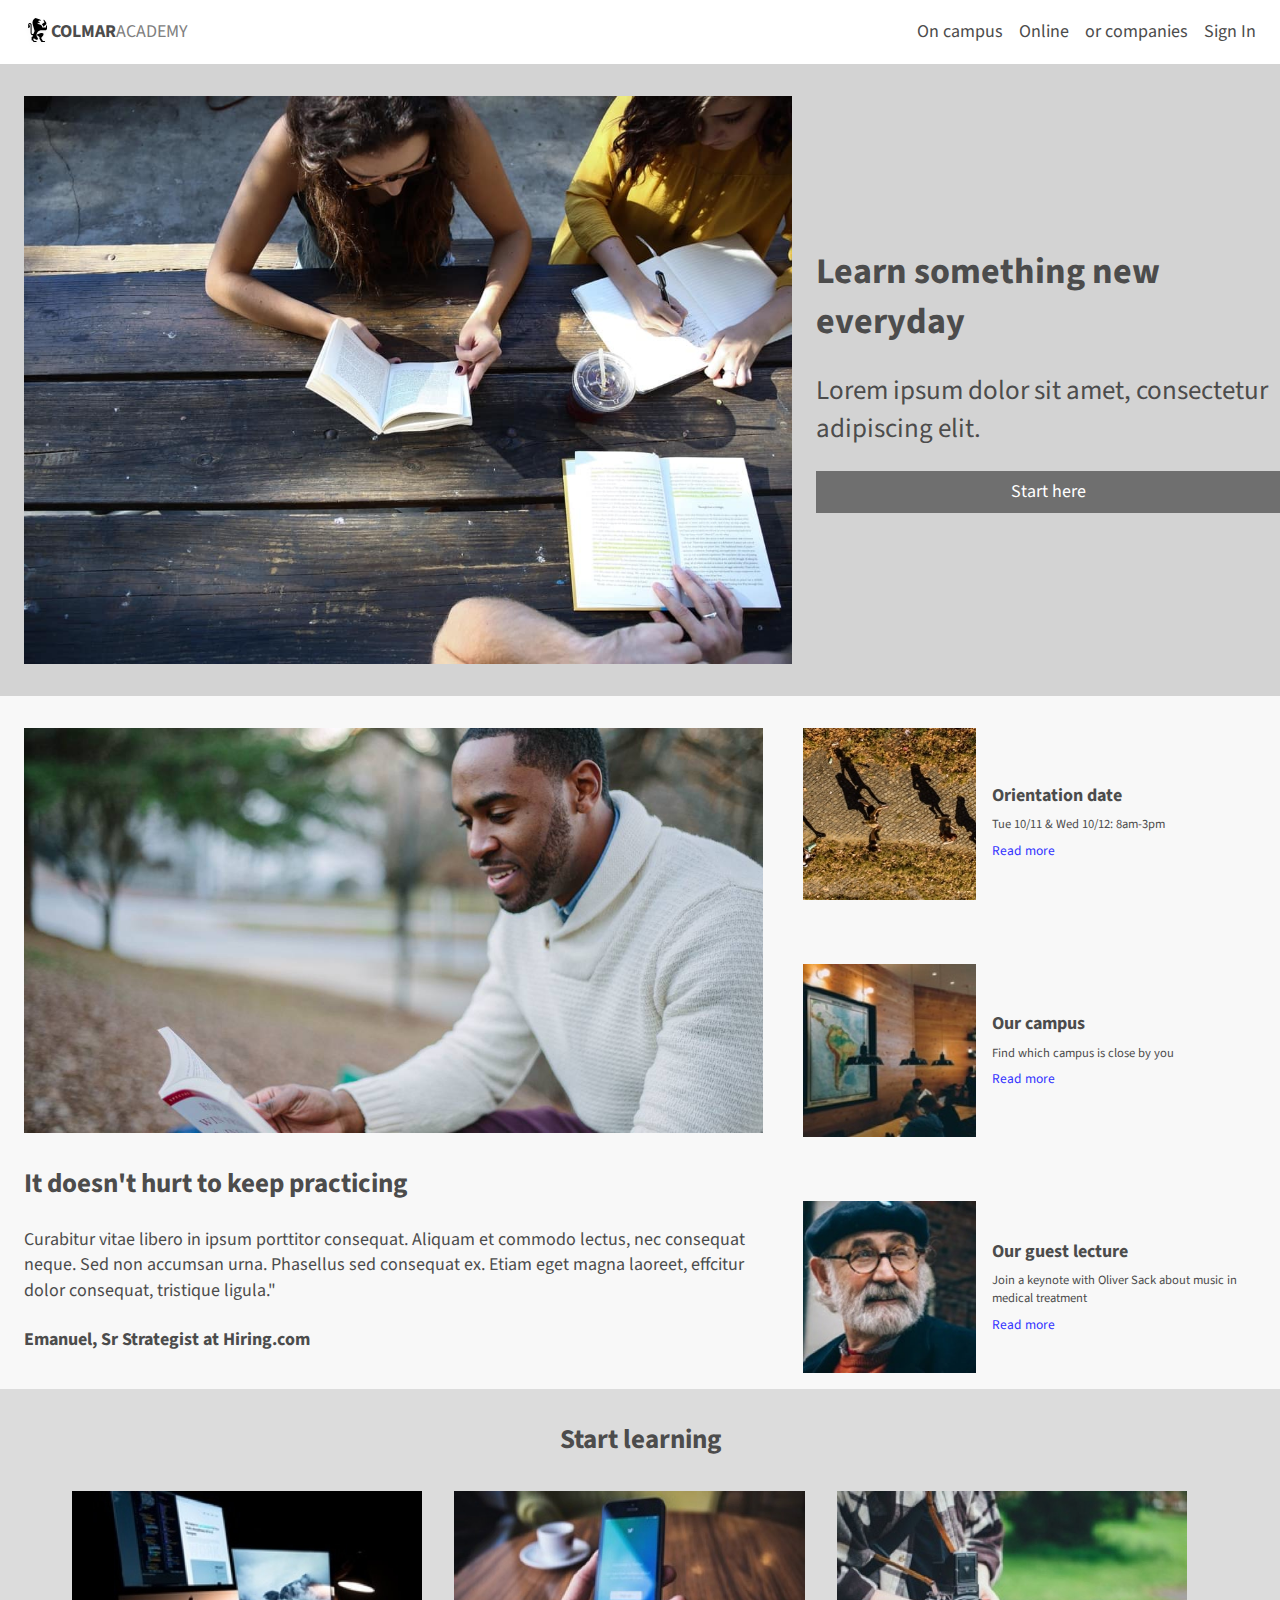
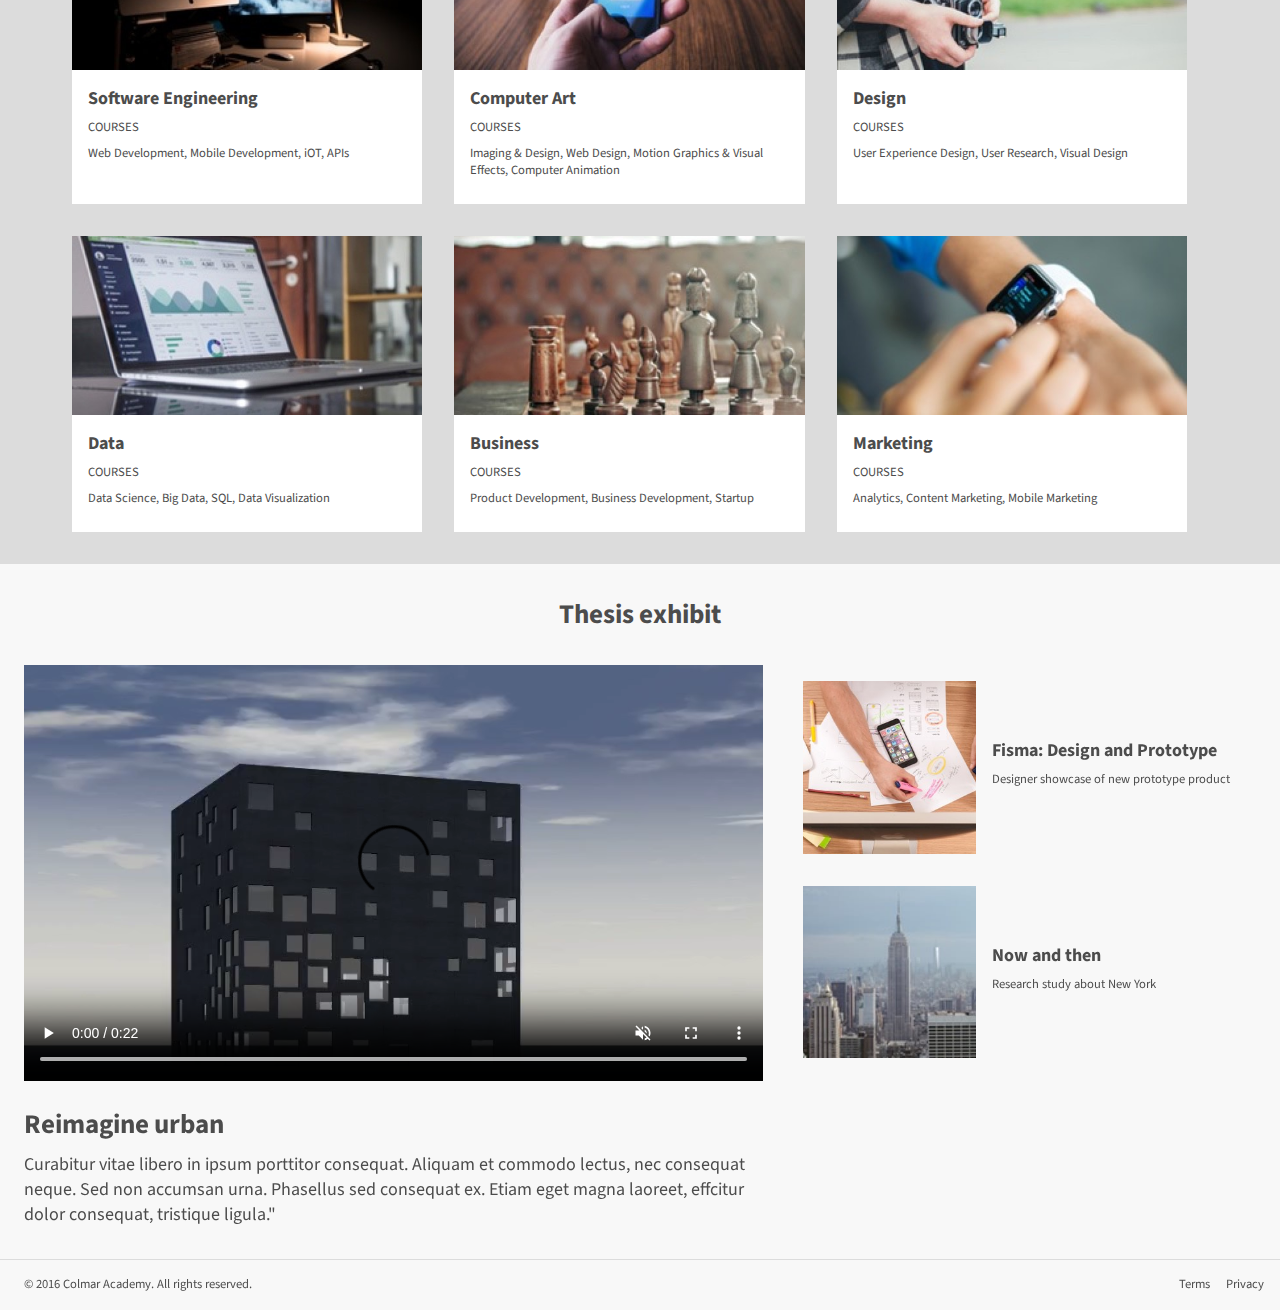
==== commit 06eb3a3d: "Add meta tag for character set" ====
--- a/index.html
+++ b/index.html
@@ -1,6 +1,7 @@
 <!DOCTYPE html>
 <html lang="en">
 <head>
+	<meta charset="UTF-8">
 	<title>Colmar Academy</title>
 	<link rel="stylesheet" type="text/css" href="./resources/css/reset.css">
 	<link rel="stylesheet" type="text/css" href="./resources/css/style.css">
--- a/resources/css/style.css
+++ b/resources/css/style.css
@@ -46,7 +46,6 @@
 	display: flex;
 	align-items: center;
 	height: 32px;
-	width: 20%;
 	color: #808080;
 }
 
@@ -128,6 +127,10 @@
 
 .banner.content .button:hover {
 	background-color: #3636b3;
+	transition-property: background-color;
+	transition-duration: 200ms;
+	transition-timing-function: ease-in;
+	transition-delay: 100ms;
 }
 
 /* MOBILE RESPONSIVNESS */
@@ -416,6 +419,7 @@
 
 .shared.main.two h2 {
 	text-align: left;
+	padding-top: 24px;
 	padding-bottom: 8px;
 }
 
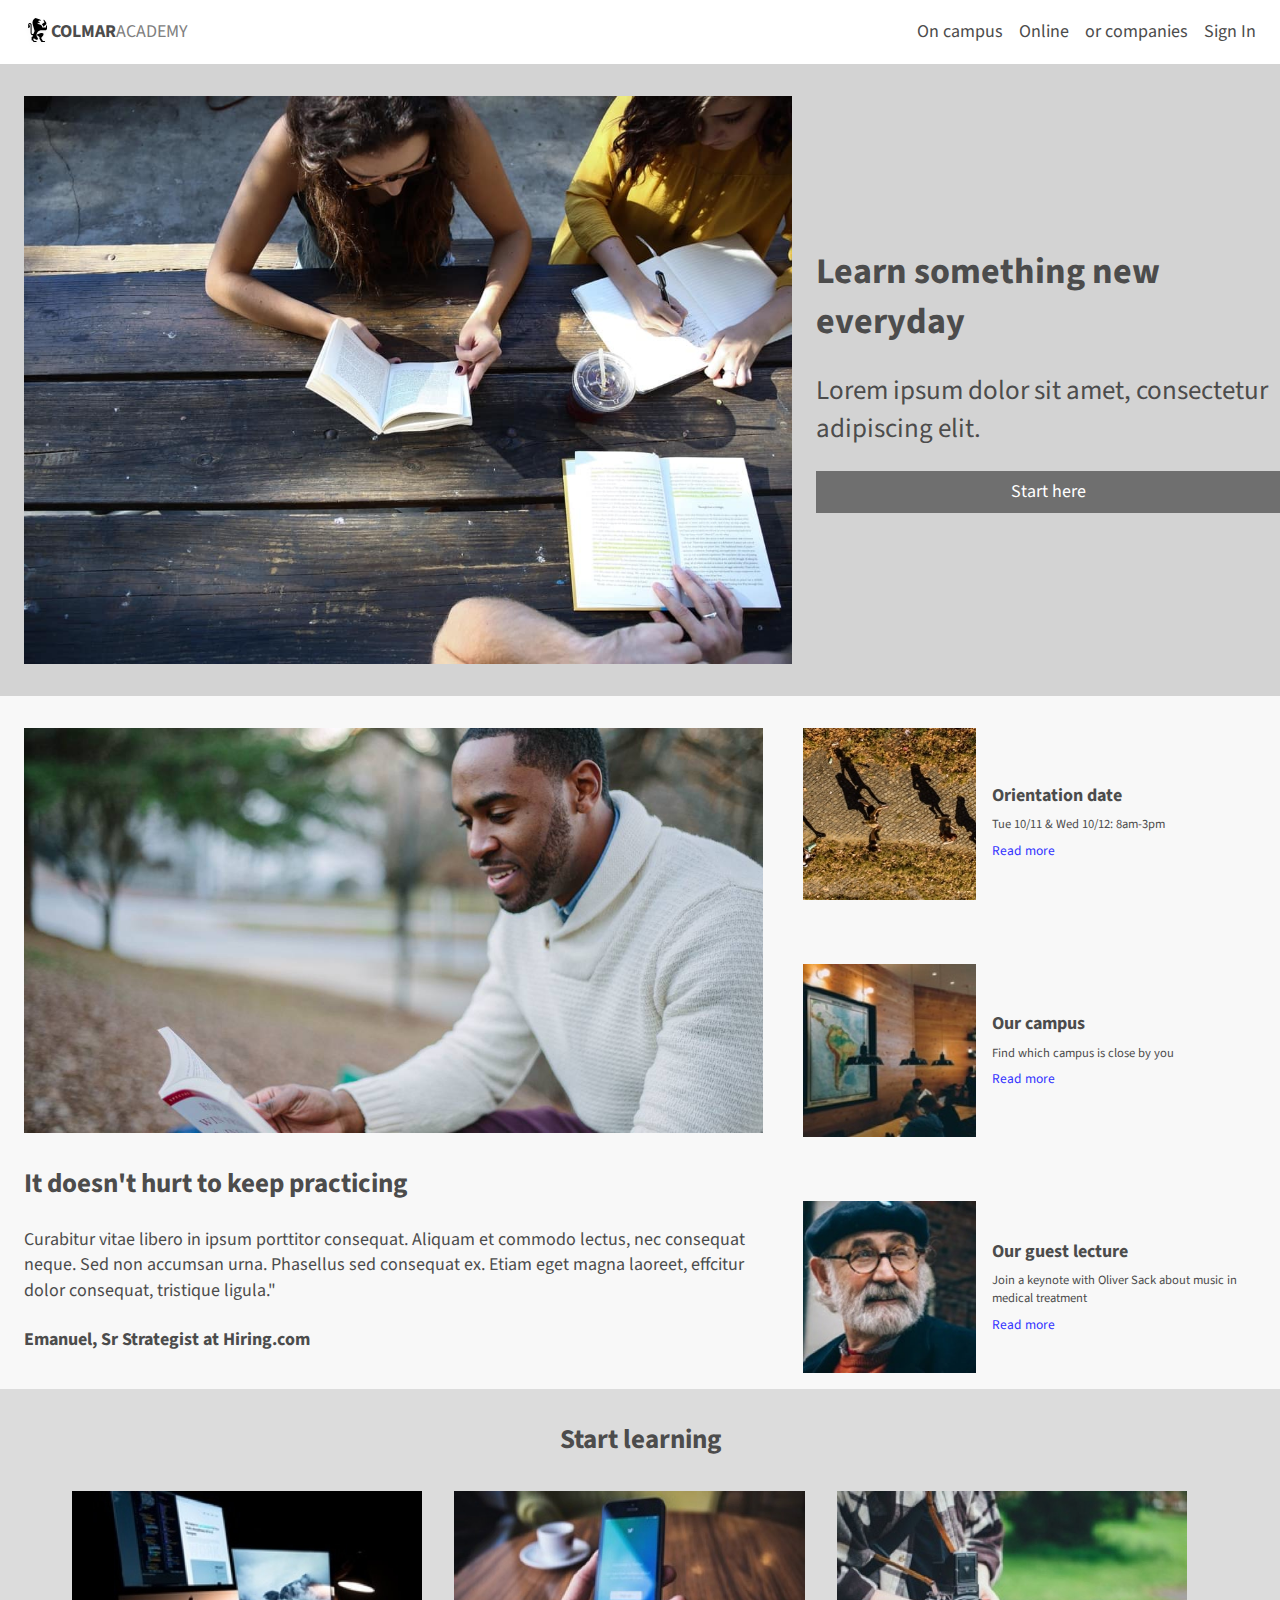
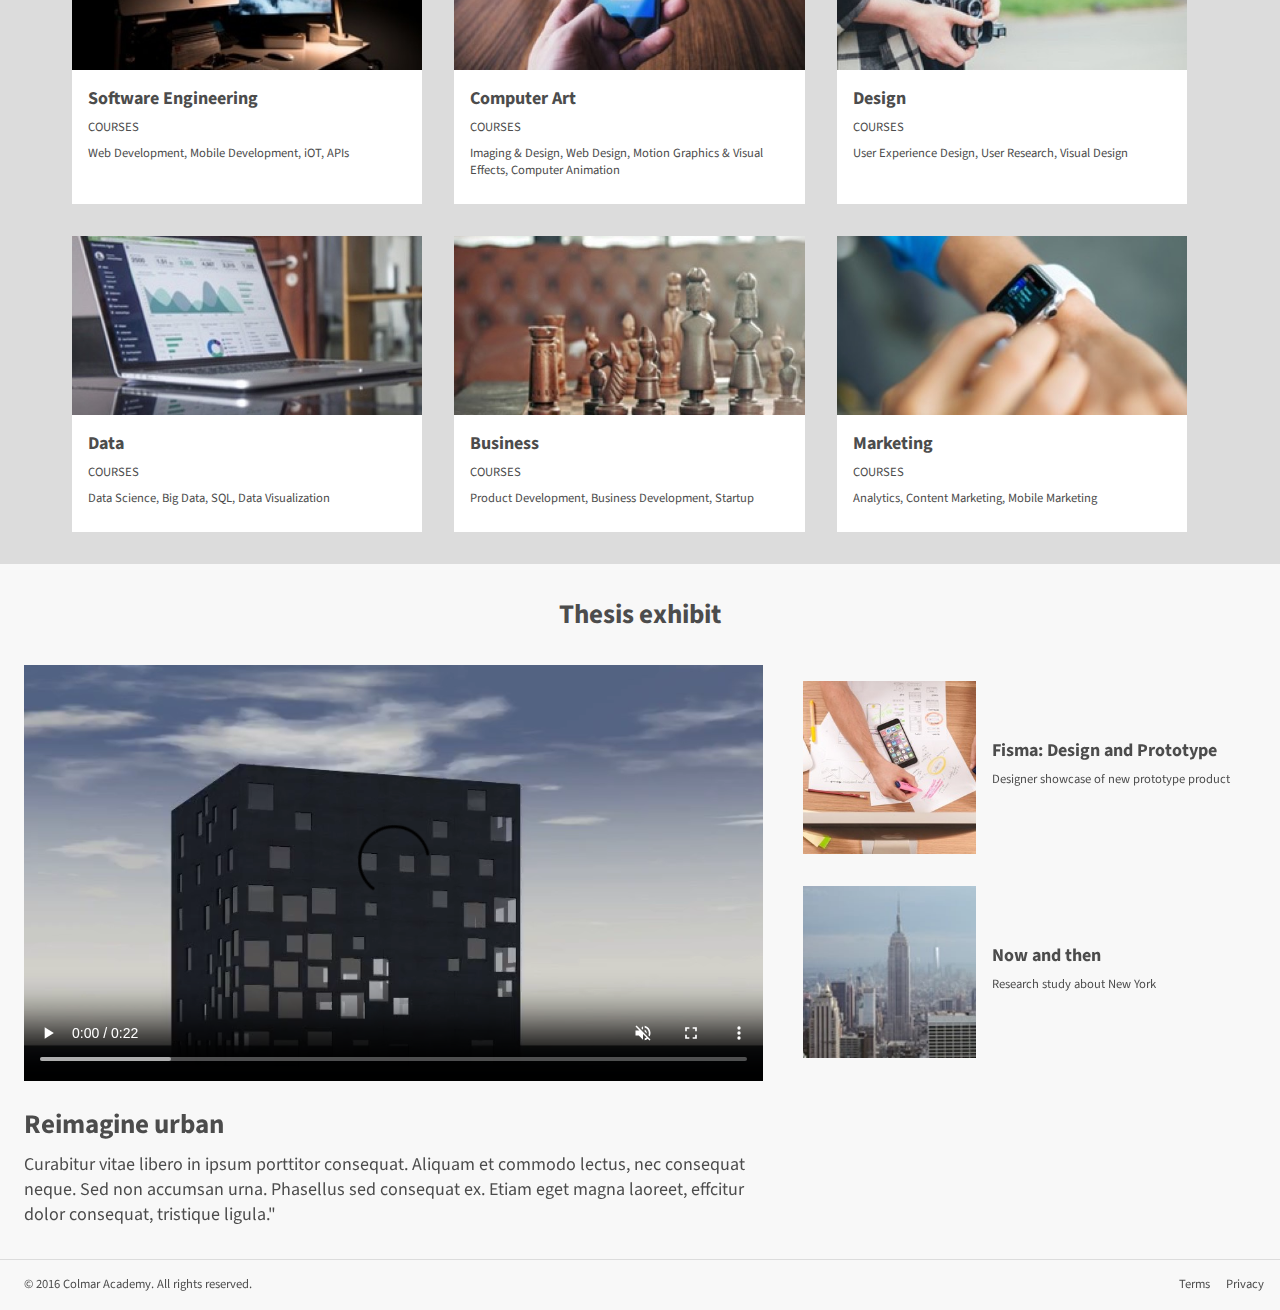
==== commit 8d4131dc: "Update viewport meta tag" ====
--- a/index.html
+++ b/index.html
@@ -2,11 +2,11 @@
 <html lang="en">
 <head>
 	<meta charset="UTF-8">
+	<meta name="viewport" content="width=device-width, initial-scale=1.0">
 	<title>Colmar Academy</title>
 	<link rel="stylesheet" type="text/css" href="./resources/css/reset.css">
 	<link rel="stylesheet" type="text/css" href="./resources/css/style.css">
 	<link href="https://fonts.googleapis.com/css?family=Source+Sans+Pro:400,700" rel="stylesheet">
-	<meta name="viewport" content="width=device-width, initial-scale=1.0">
 	<link rel="icon" href="./resources/images/favicon.ico" type="image/x-icon">
 </head>
 <body>
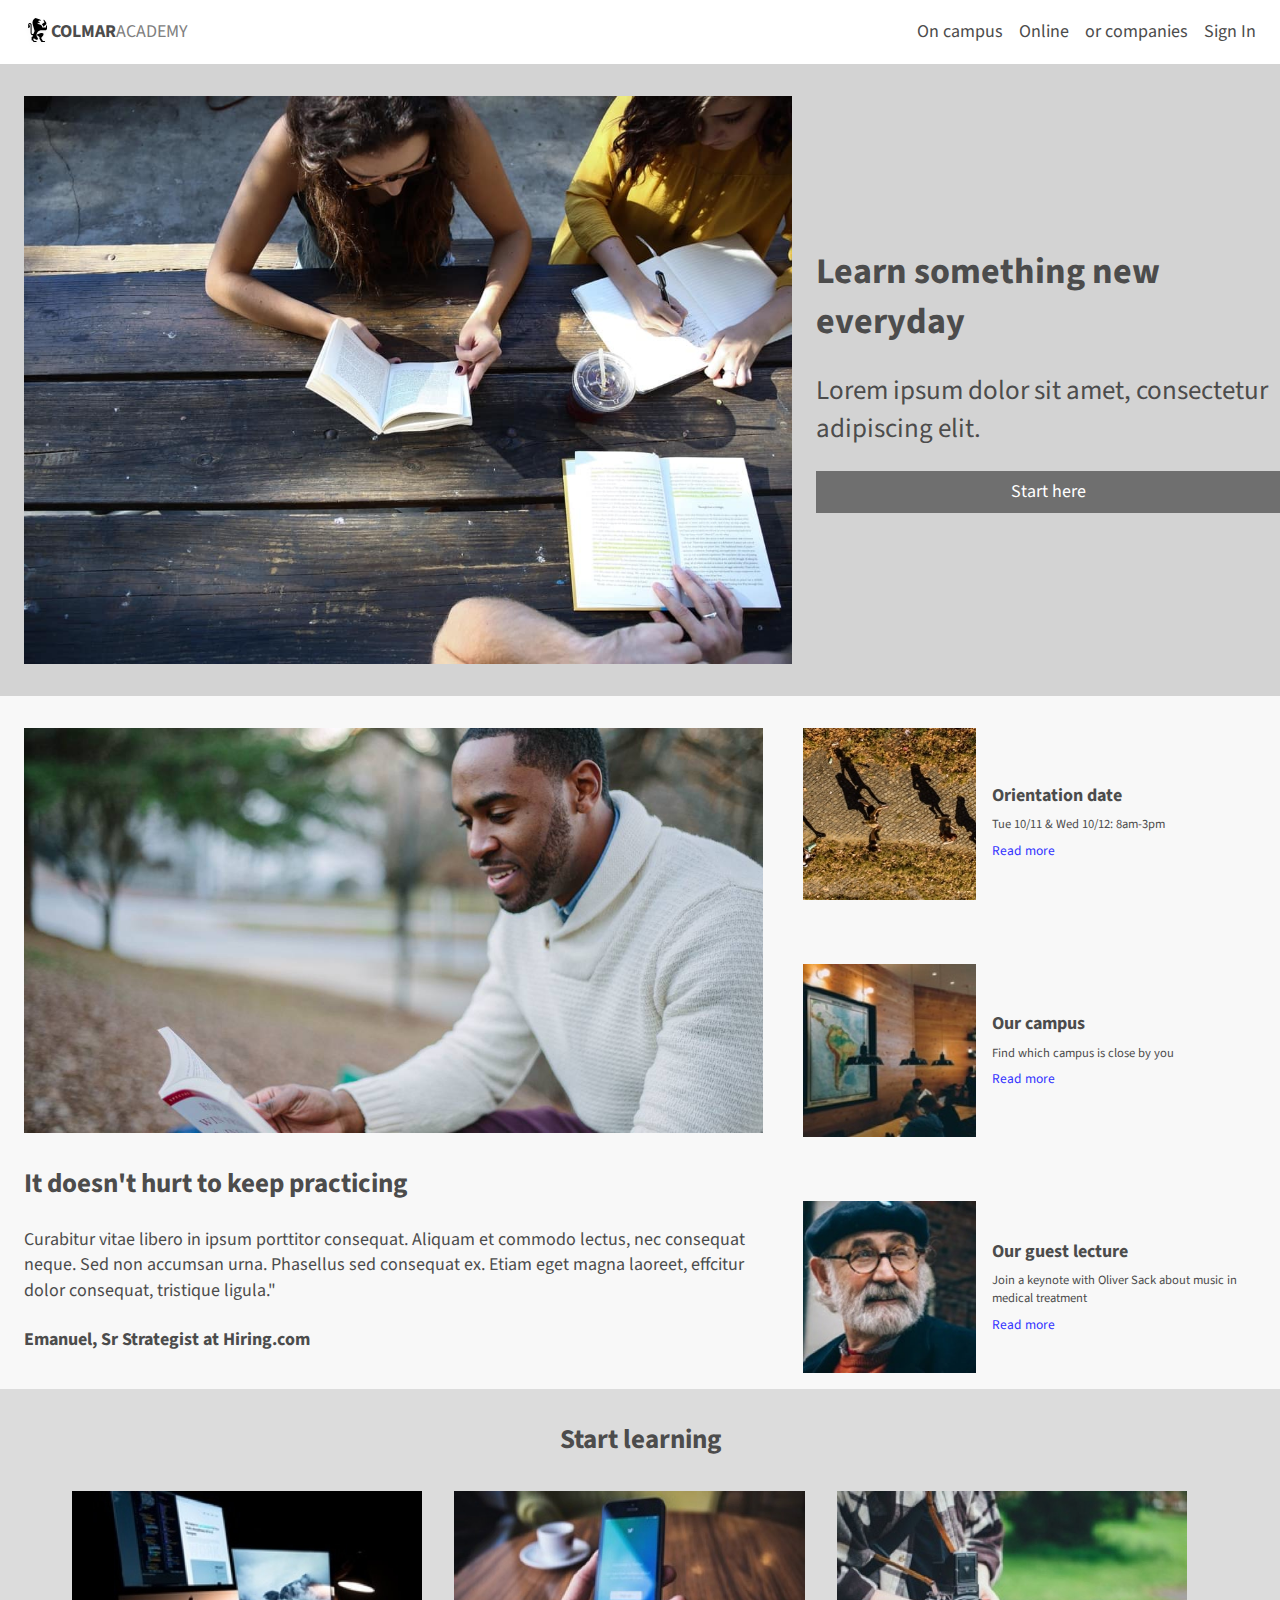
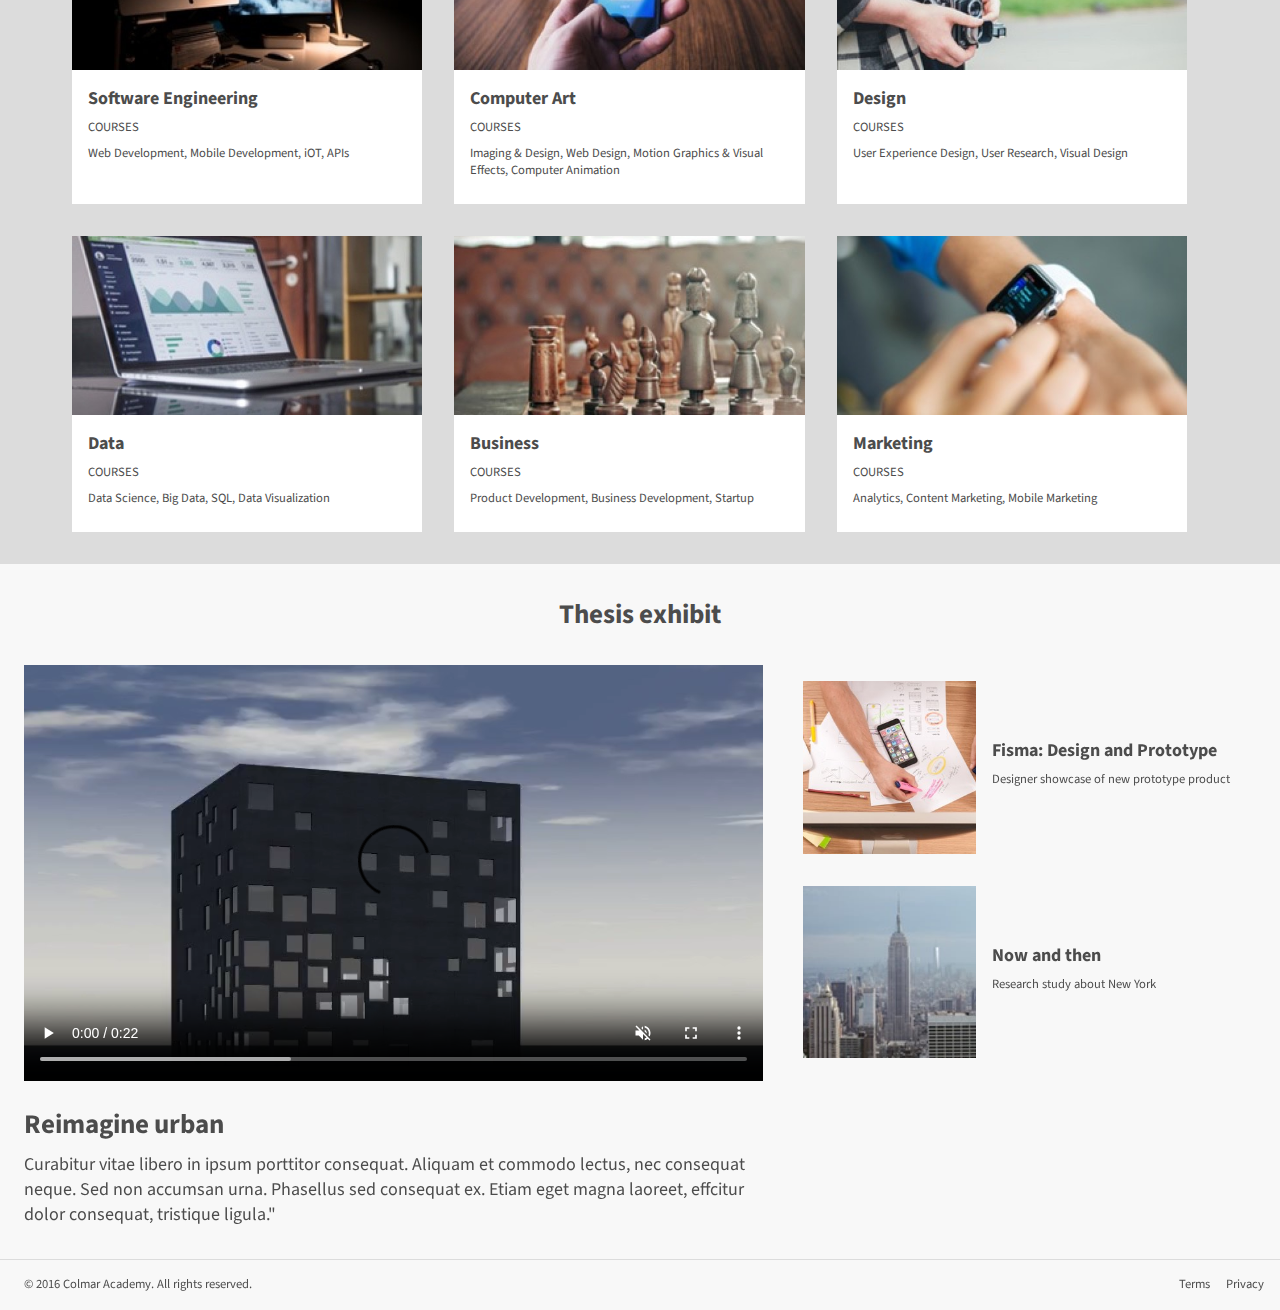
==== commit c65dfa4a: "Remove autoplay from thesis video." ====
--- a/index.html
+++ b/index.html
@@ -139,7 +139,7 @@
 		<h2>Thesis exhibit</h2>
 		<div class="shared container">
 			<div class="shared main two">
-				<video src="./resources/videos/optimized/thesis.mp4" controls autoplay muted loop>Your browser does not support the video tag</video>
+				<video src="./resources/videos/optimized/thesis.mp4" controls muted loop>Your browser does not support the video tag</video>
 				<h2>Reimagine urban</h2>
 				<h4>Curabitur vitae libero in ipsum porttitor consequat. Aliquam et commodo lectus, nec consequat neque. Sed non accumsan urna. Phasellus sed consequat ex. Etiam eget magna laoreet, effcitur dolor consequat, tristique ligula."</h4>
 			</div>
@@ -172,4 +172,4 @@
 		</div>
 	</footer>
 </body>
-</html>+</html>
--- a/resources/css/style.css
+++ b/resources/css/style.css
@@ -223,6 +223,7 @@
 .shared.sub.container.text h4:hover {
 	color: #3636b3;
 }
+
 .shared.sub.container.text h5 {
 	padding-top: 8px;
 	padding-bottom: 8px;
@@ -282,6 +283,7 @@
 		padding-bottom: 32px;
 	}
 }
+
 /* COURSES */
 
 .courses {
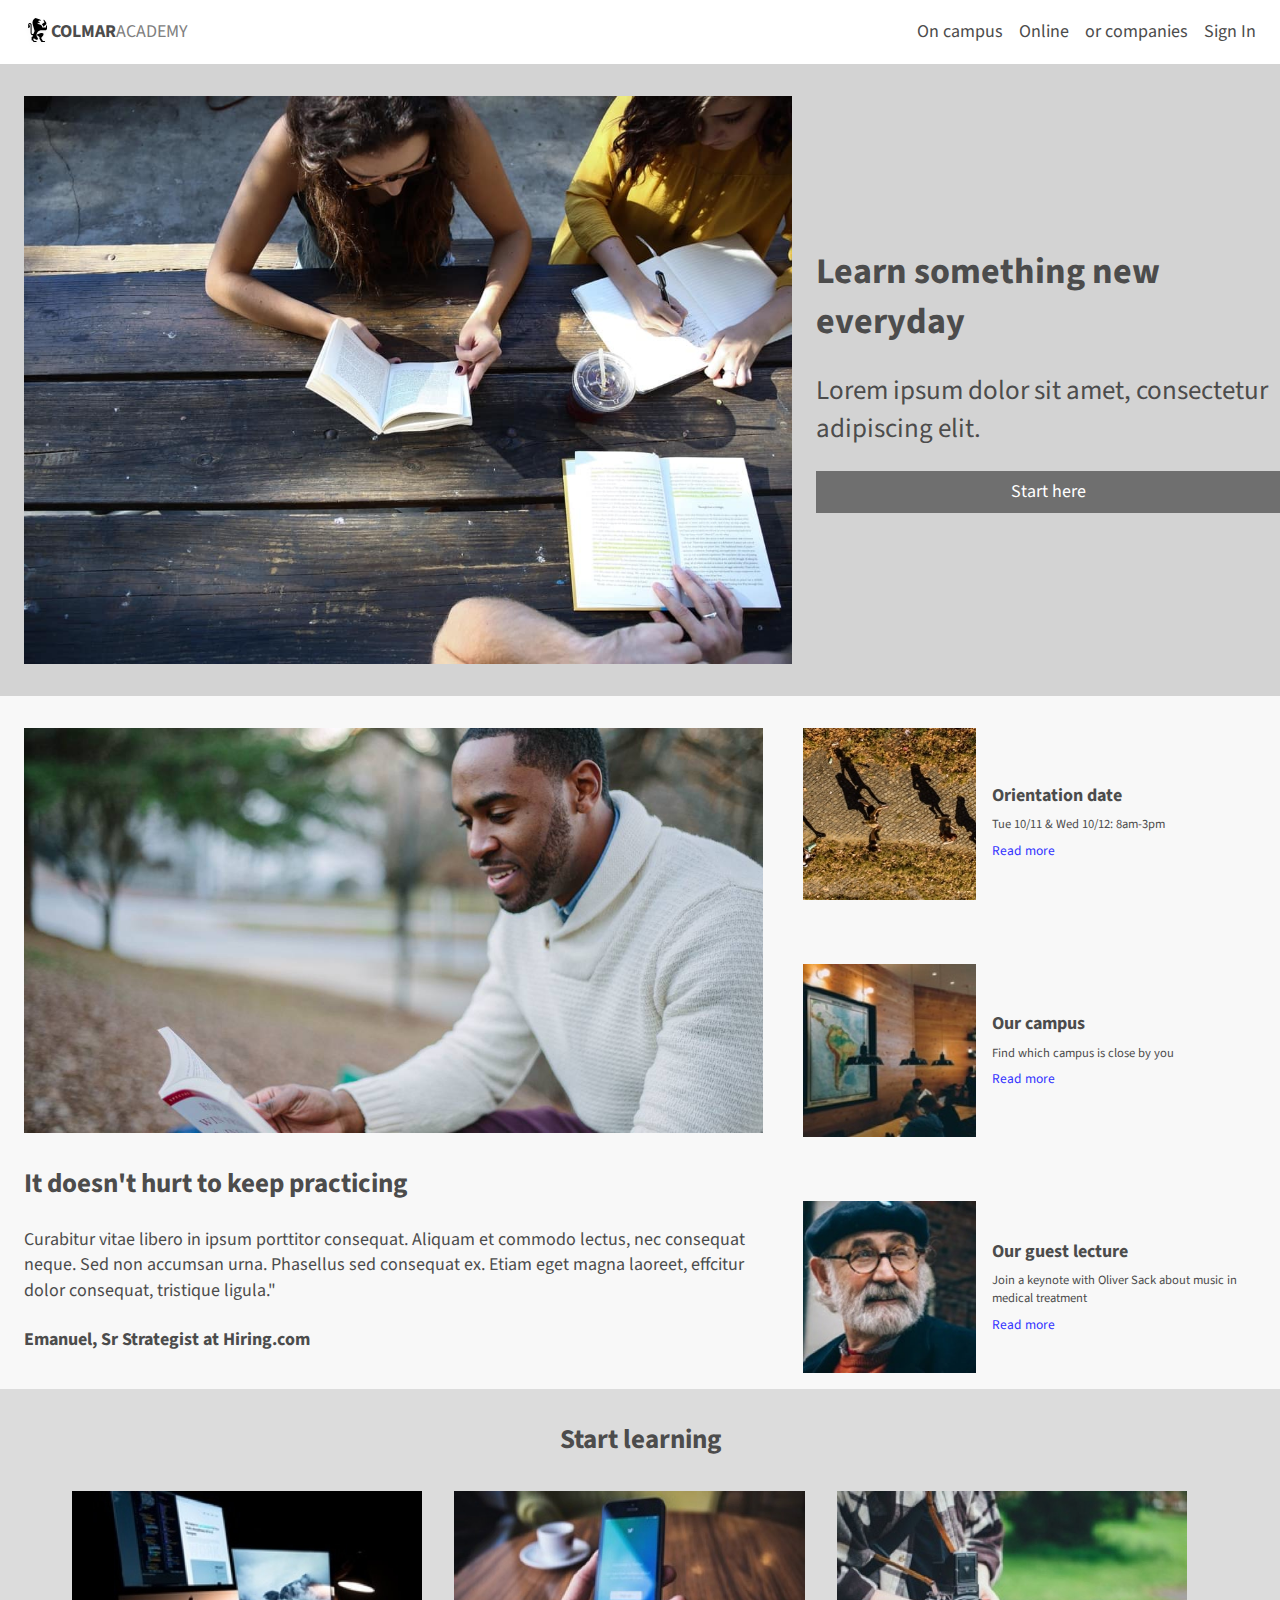
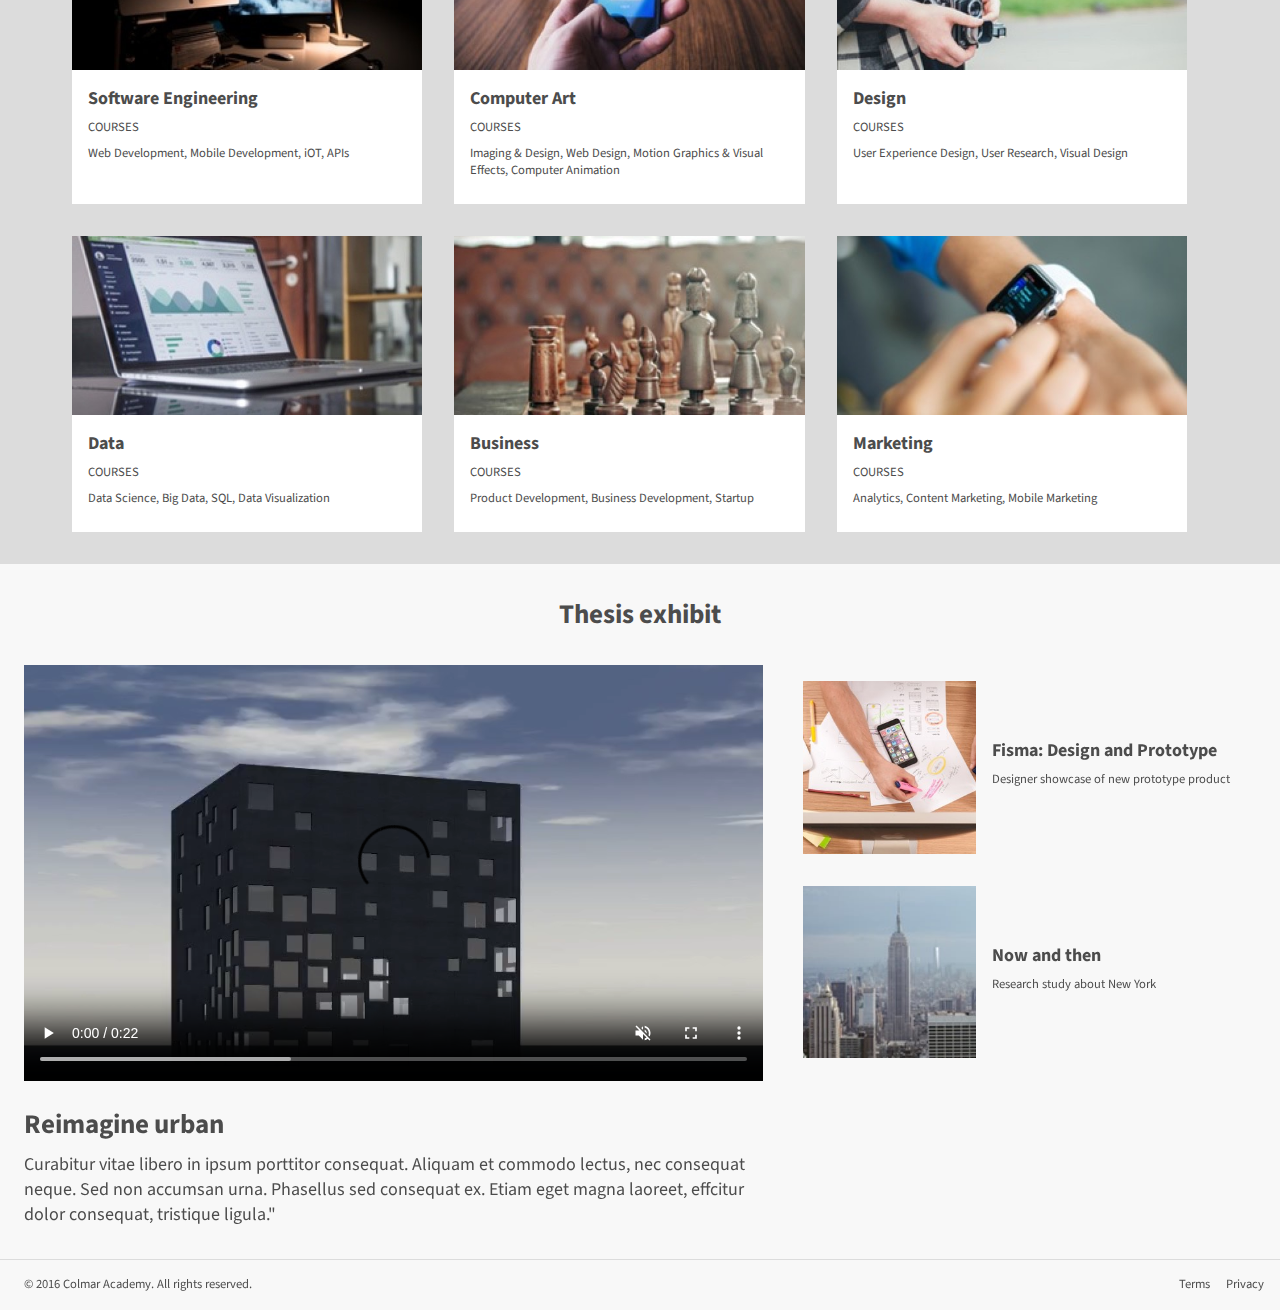
==== commit ae282ce4: "Update index.html" ====
--- a/index.html
+++ b/index.html
@@ -1,4 +1,4 @@
-<!DOCTYPE html>
+<!DOCTYPE html> 
 <html lang="en">
 <head>
 	<meta charset="UTF-8">
